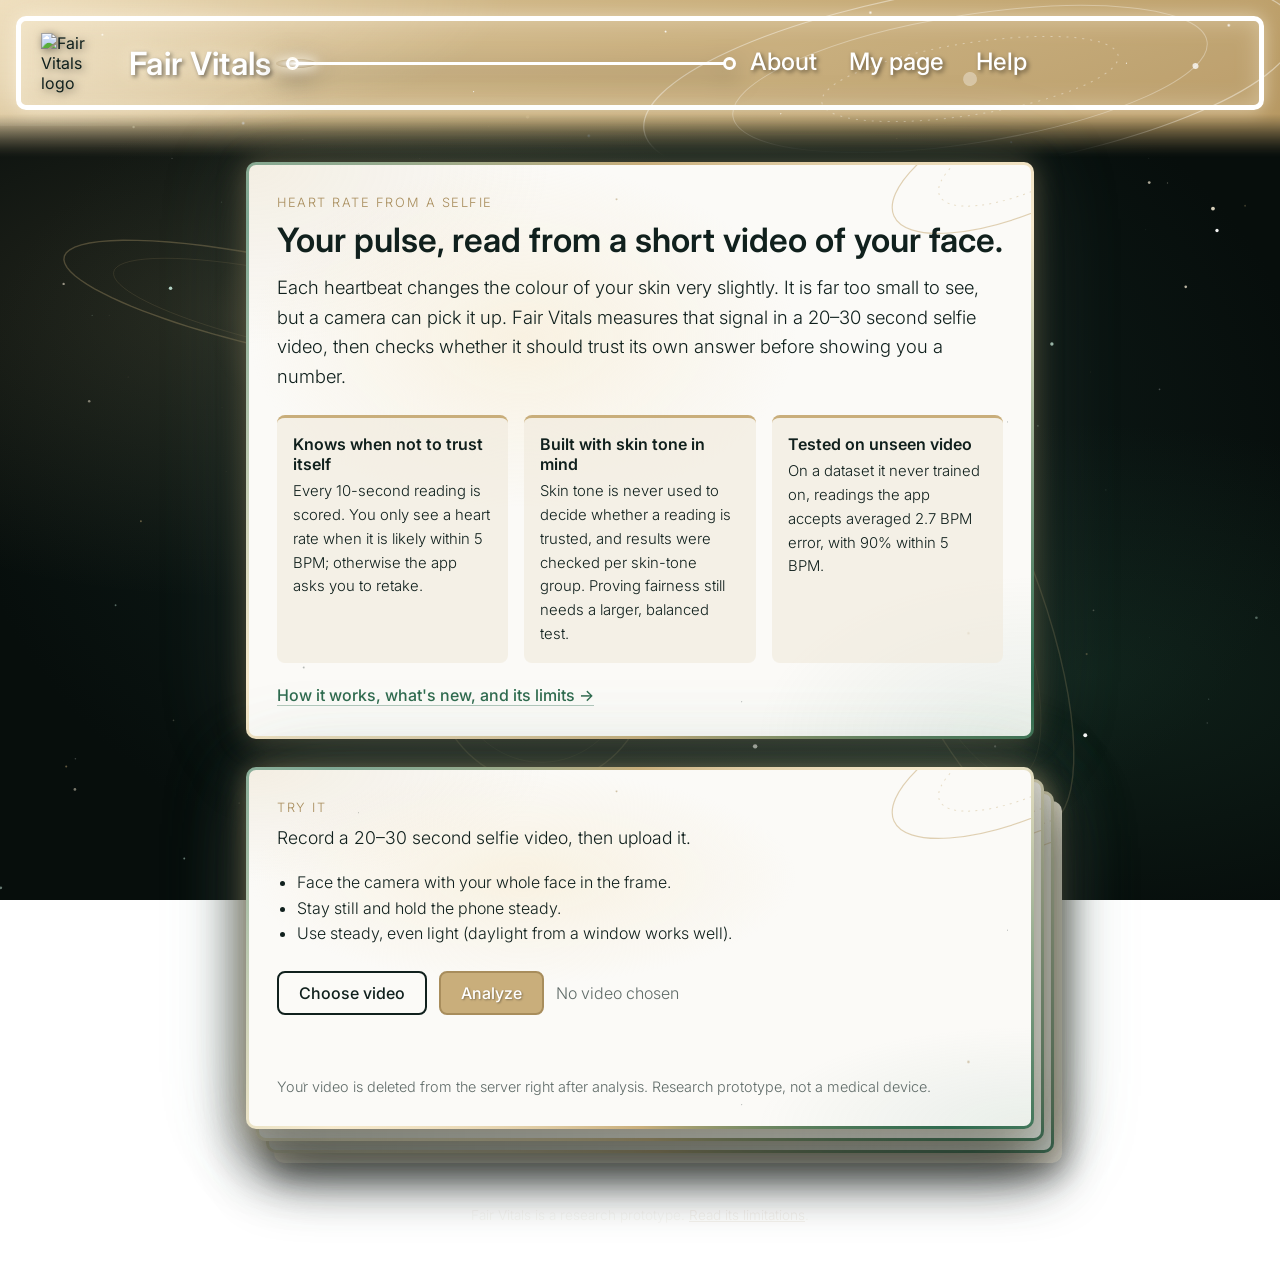
==== static/index.html @ 973c0214 "Make the advice the book's third page, reached by turning the verdict page The 'What you can do' car" ====
<!doctype html>
<html lang="en">
<head>
  <meta charset="utf-8">
  <meta name="viewport" content="width=device-width, initial-scale=1">
  <title>Fair Vitals</title>
  <meta name="description" content="Estimate your heart rate from a short selfie video, with a trust check that tells you when the reading isn't reliable.">
  <link rel="stylesheet" href="/static/css/site.css">
</head>

<body>
  <canvas id="space" aria-hidden="true"></canvas>
  <div class="header">
    <div class="header-sheen" aria-hidden="true"></div>
    <div class="border">
      <a class="brand" href="/" aria-label="Fair Vitals home">
        <div class="logo-wrap">
          <svg class="ripples" viewBox="0 0 900 900" aria-hidden="true">
            <circle cx="450" cy="450" r="440" />
            <circle cx="450" cy="450" r="440" />
            <circle cx="450" cy="450" r="440" />
            <circle cx="450" cy="450" r="440" />
          </svg>
          <img class="header-image" src="/source/fair_vitals_logo.png" alt="Fair Vitals logo">
        </div>
        <h1>Fair Vitals</h1>
      </a>
      <div class="line-sector" aria-hidden="true"><span class="spark"></span></div>
      <nav class="nav">
        <a href="/about">About</a>
        <a href="/my">My page</a>
        <a href="#">Help</a>
      </nav>
    </div>
  </div>
  <div class="fadeout"></div>

  <main class="main">
    <section class="card hero">
      <p class="eyebrow">Heart rate from a selfie</p>
      <h2>Your pulse, read from a short video of your face.</h2>
      <p class="lead">
        Each heartbeat changes the colour of your skin very slightly. It is far too small to see,
        but a camera can pick it up. Fair Vitals measures that signal in a 20–30 second selfie video,
        then checks whether it should trust its own answer before showing you a number.
      </p>
      <div class="points">
        <div class="point">
          <h3>Knows when not to trust itself</h3>
          <p>Every 10-second reading is scored. You only see a heart rate when it is likely within 5 BPM;
             otherwise the app asks you to retake.</p>
        </div>
        <div class="point">
          <h3>Built with skin tone in mind</h3>
          <p>Skin tone is never used to decide whether a reading is trusted, and results were checked per
             skin-tone group. Proving fairness still needs a larger, balanced test.</p>
        </div>
        <div class="point">
          <h3>Tested on unseen video</h3>
          <p>On a dataset it never trained on, readings the app accepts averaged 2.7 BPM error, with 90%
             within 5 BPM.</p>
        </div>
      </div>
      <p class="more">
        <a class="link-arrow" href="/about">How it works, what's new, and its limits →</a>
      </p>
    </section>

    <!-- A small "book" of three pages, top to bottom: the upload card, the verdict, and what you can do.
         Saving a reading turns the upload card over to the verdict; "What can I do?" turns the verdict over
         to the advice. Pages are listed bottom first so the top page is painted last. -->
    <div class="book" id="book">
      <div class="page" id="page-advice">
        <section class="card advice-card" id="advice-card" aria-live="polite">
          <p class="eyebrow">What you can do</p>
          <p class="muted">Tips for your reading appear here after you save it.</p>
        </section>
        <div class="flip-shade" aria-hidden="true"></div>
      </div>
      <div class="page" id="page-back">
        <section class="card verdict-card" id="verdict-card" aria-live="polite">
          <p class="eyebrow">Your daily log</p>
          <p class="muted">Save a reading to see how it compares with the typical resting range for your age.</p>
        </section>
        <div class="flip-shade" aria-hidden="true"></div>
      </div>
      <div class="page" id="page-front">
        <section class="card instruction" data-tilt>
          <p class="eyebrow">Try it</p>
          <p class="lead">Record a 20–30 second selfie video, then upload it.</p>
          <ul class="steps">
            <li>Face the camera with your whole face in the frame.</li>
            <li>Stay still and hold the phone steady.</li>
            <li>Use steady, even light (daylight from a window works well).</li>
          </ul>
          <div class="controls">
            <label for="video" class="btn">Choose video</label>
            <input type="file" id="video" accept="video/*">
            <button id="go" class="btn btn-primary">Analyze</button>
            <span id="file-name" class="file-name">No video chosen</span>
          </div>
          <p id="status" role="status"></p>
          <div id="result"></div>
          <p class="muted footnote">Your video is deleted from the server right after analysis. Research prototype, not a medical device.</p>
        </section>
      </div>
    </div>

  </main>

  <footer class="site-footer">
    Fair Vitals is a research prototype. <a href="/about#limits">Read its limitations</a>.
  </footer>

  <script src="/static/js/site.js"></script>
  <script src="/static/js/measure.js"></script>
</body>
</html>
---- static/css/site.css ----
@import url('https://fonts.googleapis.com/css2?family=Inter:opsz,wght@14..32,100..900&display=swap');

:root {
  --bg: #F4F1EC;
  --gold: #C9AE7B;
  --gold-dark: #A88D5C;
  --ink: #10201D;
  --muted: #5F6B68;
  --card: #FBFAF7;
  --ok: #2F6B4F;
  --bad: #9A4A3A;
}

* { box-sizing: border-box; }

html {
  min-height: 100%;
  background:
    radial-gradient(ellipse 60% 45% at 18% 35%, rgba(201, 174, 123, 0.16), transparent 70%),
    radial-gradient(ellipse 55% 40% at 85% 75%, rgba(47, 107, 79, 0.20), transparent 70%),
    radial-gradient(ellipse at 50% 50%, #12231F, #070E0C 75%);
  background-attachment: fixed;
}

body {
  font-family: "Inter", sans-serif;
  font-optical-sizing: auto;
  margin: 0;
  color: var(--ink);
}

#space {
  position: fixed;
  inset: 0;
  z-index: -1;
  width: 100%;
  height: 100%;
  pointer-events: none;
}

/* ---------- header ---------- */
.header {
  --sx: 2px;
  --sy: 2px;
  position: relative;
  isolation: isolate;
  padding: 16px;
}

/* Gold surface: warm light from the top left, faint star dust, a slow drifting sheen.
   It reaches below the header and fades out, so the header melts into the space behind. */
.header::before {
  content: "";
  position: absolute;
  inset: 0 0 -32px 0;
  z-index: -1;
  background:
    radial-gradient(1.5px 1.5px at 8% 22%, #FFFFFF, transparent),
    radial-gradient(2px 2px at 19% 78%, rgba(255, 255, 255, 0.9), transparent),
    radial-gradient(1.5px 1.5px at 31% 12%, #FFFFFF, transparent),
    radial-gradient(1px 1px at 37% 58%, rgba(255, 255, 255, 0.9), transparent),
    radial-gradient(2px 2px at 46% 86%, rgba(255, 255, 255, 0.8), transparent),
    radial-gradient(1.5px 1.5px at 52% 20%, #FFFFFF, transparent),
    radial-gradient(1px 1px at 61% 72%, rgba(255, 255, 255, 0.9), transparent),
    radial-gradient(2px 2px at 68% 8%, rgba(255, 255, 255, 0.9), transparent),
    radial-gradient(1.5px 1.5px at 79% 90%, #FFFFFF, transparent),
    radial-gradient(1px 1px at 88% 40%, rgba(255, 255, 255, 0.9), transparent),
    radial-gradient(2px 2px at 96% 16%, #FFFFFF, transparent),
    radial-gradient(ellipse 30% 90% at 4% 50%, rgba(255, 248, 230, 0.35), transparent 70%),
    linear-gradient(160deg, #DCC69C 0%, var(--gold) 45%, #B4955F 100%);
  -webkit-mask-image: linear-gradient(to bottom, #000 calc(100% - 44px), rgba(0, 0, 0, 0.82) calc(100% - 36px), rgba(0, 0, 0, 0.55) calc(100% - 27px), rgba(0, 0, 0, 0.3) calc(100% - 18px), rgba(0, 0, 0, 0.12) calc(100% - 10px), rgba(0, 0, 0, 0.03) calc(100% - 4px), transparent);
  mask-image: linear-gradient(to bottom, #000 calc(100% - 44px), rgba(0, 0, 0, 0.82) calc(100% - 36px), rgba(0, 0, 0, 0.55) calc(100% - 27px), rgba(0, 0, 0, 0.3) calc(100% - 18px), rgba(0, 0, 0, 0.12) calc(100% - 10px), rgba(0, 0, 0, 0.03) calc(100% - 4px), transparent);
}

/* Slowly drifting band of light across the header (moved with transform, so nothing repaints). */
.header-sheen {
  position: absolute;
  inset: 0;
  z-index: -1;
  overflow: hidden;
  pointer-events: none;
}

.header-sheen::before {
  content: "";
  position: absolute;
  left: 0;
  top: -120%;
  width: 80%;
  height: 240%;
  margin-left: -40%;
  background: radial-gradient(closest-side, rgba(255, 244, 220, 0.5), transparent);
  animation: sheen 14s ease-in-out infinite alternate;
  will-change: transform;
}

/* Orbit lines with two small planets circling slowly behind the menu. */
.header::after {
  content: "";
  position: absolute;
  inset: 0 0 -32px 0;
  z-index: -1;
  background: url("data:image/svg+xml,%3Csvg xmlns='http://www.w3.org/2000/svg' width='700' height='300' viewBox='0 0 700 300'%3E%3Cg transform='rotate%28-9 350 150%29' fill='none' stroke='white'%3E%3Cpath d='M20,150 a330,92 0 1,0 660,0 a330,92 0 1,0 -660,0' stroke-opacity='0.42' stroke-width='1.2'/%3E%3Cpath d='M110,150 a240,64 0 1,0 480,0 a240,64 0 1,0 -480,0' stroke-opacity='0.32' stroke-width='1'/%3E%3Cpath d='M200,150 a150,36 0 1,0 300,0 a150,36 0 1,0 -300,0' stroke-opacity='0.38' stroke-width='1' stroke-dasharray='2 6'/%3E%3Ccircle r='4.5' fill='white' fill-opacity='0.85' stroke='none'%3E%3CanimateMotion dur='38s' repeatCount='indefinite' path='M20,150 a330,92 0 1,0 660,0 a330,92 0 1,0 -660,0'/%3E%3C/circle%3E%3Ccircle r='3' fill='white' fill-opacity='0.75' stroke='none'%3E%3CanimateMotion dur='24s' repeatCount='indefinite' begin='-9s' path='M110,150 a240,64 0 1,0 480,0 a240,64 0 1,0 -480,0'/%3E%3C/circle%3E%3Ccircle cx='350' cy='150' r='7' fill='white' fill-opacity='0.35' stroke='none'/%3E%3C/g%3E%3C/svg%3E") right -40px center / 700px 300px no-repeat;
  -webkit-mask-image: linear-gradient(to bottom, #000 calc(100% - 44px), rgba(0, 0, 0, 0.82) calc(100% - 36px), rgba(0, 0, 0, 0.55) calc(100% - 27px), rgba(0, 0, 0, 0.3) calc(100% - 18px), rgba(0, 0, 0, 0.12) calc(100% - 10px), rgba(0, 0, 0, 0.03) calc(100% - 4px), transparent);
  mask-image: linear-gradient(to bottom, #000 calc(100% - 44px), rgba(0, 0, 0, 0.82) calc(100% - 36px), rgba(0, 0, 0, 0.55) calc(100% - 27px), rgba(0, 0, 0, 0.3) calc(100% - 18px), rgba(0, 0, 0, 0.12) calc(100% - 10px), rgba(0, 0, 0, 0.03) calc(100% - 4px), transparent);
  pointer-events: none;
}

@keyframes sheen { from { transform: translateX(15vw); } to { transform: translateX(85vw); } }

.border {
  position: relative;
  display: flex;
  align-items: center;
  gap: 16px;
  padding: 12px 20px;
  overflow: hidden;
  border: 5px solid white;
  border-radius: 10px;
  background: rgba(255, 255, 255, 0.06);
  box-shadow: 0 0 18px rgba(255, 248, 230, 0.55), inset 0 0 22px rgba(255, 248, 230, 0.35);
}

/* Ripples spreading slowly from the logo, like a pulse moving through space. */
.logo-wrap {
  position: relative;
  flex-shrink: 0;
  display: grid;
  place-items: center;
}

.ripples {
  position: absolute;
  left: 50%;
  top: 50%;
  width: 900px;
  height: 900px;
  margin: -450px 0 0 -450px;
  z-index: -1;
  pointer-events: none;
}

.ripples circle {
  fill: none;
  stroke: #FFFFFF;
  stroke-width: 1.6;
  transform-box: fill-box;
  transform-origin: center;
  animation: ripple 9s linear infinite;
  opacity: 0;
}

.ripples circle:nth-child(2) { animation-delay: -2.25s; }
.ripples circle:nth-child(3) { animation-delay: -4.5s; }
.ripples circle:nth-child(4) { animation-delay: -6.75s; }

@keyframes ripple {
  0% { transform: scale(0.12); opacity: 0; }
  10% { opacity: 0.8; }
  100% { transform: scale(1); opacity: 0; }
}

.header-image {
  width: 72px;
  filter: drop-shadow(var(--sx) var(--sy) 4px rgba(0, 0, 0, 0.5));
  transition: filter 0.8s ease-out;
}

h1 {
  margin: 0;
  font-weight: 600;
  color: #FFFFFF;
  letter-spacing: 0.01em;
  text-shadow: 2px 2px 4px rgba(0, 0, 0, 0.5), 0 0 18px rgba(255, 248, 230, 0.6);
  white-space: nowrap;
}

.line-sector {
  position: relative;
  flex: 1;
  min-width: 60px;
  max-width: 430px;
  height: 3px;
  margin: 0 8px;
  background: #FFFFFF;
  filter: drop-shadow(0px 8px 12px rgba(0, 0, 0, 0.5));
}

.line-sector::before, .line-sector::after {
  content: "";
  position: absolute;
  top: -5px;
  width: 7px;
  height: 7px;
  border: 3px solid #FFFFFF;
  border-radius: 50%;
}

.line-sector::before { left: -10px; }
.line-sector::after { right: -10px; }

/* A small light travelling along the line, like a signal. */
.line-sector .spark {
  position: absolute;
  top: -3px;
  width: 40px;
  height: 9px;
  margin-left: -20px;
  border-radius: 50%;
  background: radial-gradient(closest-side, #FFFFFF, rgba(255, 255, 255, 0));
  box-shadow: 0 0 12px 3px rgba(255, 248, 230, 0.8);
  animation: spark 4.5s ease-in-out infinite;
}

@keyframes spark {
  0% { left: 0; opacity: 0; }
  15% { opacity: 1; }
  85% { opacity: 1; }
  100% { left: 100%; opacity: 0; }
}

.nav {
  display: flex;
  gap: 32px;
}

.nav a {
  position: relative;
  padding-bottom: 4px;
  font-size: 1.5em;
  font-weight: 500;
  color: #FFFFFF;
  text-decoration: none;
  text-shadow: 2px 2px 4px rgba(0, 0, 0, 0.5);
}

.nav a::after {
  content: "";
  position: absolute;
  left: 0;
  right: 0;
  bottom: -2px;
  height: 3px;
  border-radius: 2px;
  background: #FFFFFF;
  box-shadow: 1px 1px 3px rgba(0, 0, 0, 0.4);
  transform: scaleX(0);
  transform-origin: center;
  transition: transform 0.35s ease;
}

.nav a:hover::after, .nav a:focus-visible::after, .nav a[aria-current="page"]::after { transform: scaleX(1); }

/* Logo + title link back to the home page. */
.brand {
  display: flex;
  align-items: center;
  gap: 16px;
  color: inherit;
  text-decoration: none;
}

@media (prefers-reduced-motion: reduce) {
  .header-image, .nav a::after, summary::before { transition: none; }
  .header-sheen::before, .ripples circle, .line-sector .spark { animation: none; }
  .ripples circle:first-child { opacity: 0.3; transform: scale(0.35); }
  .line-sector .spark { display: none; }
}

.fadeout { height: 20px; }

/* ---------- page body ---------- */
.main {
  display: flex;
  flex-direction: column;
  gap: 28px;
  max-width: 820px;
  margin: 0 auto;
  padding: 16px 16px 48px;
  perspective: 1400px;
}

/* Cards stay white, with a slowly turning gold-and-green border, a halo so they seem to float
   in space, a faint pearly sheen and star dust inside, and a small orbit in the top-right corner.
   site.js adds the effect layers (.card-fx). Every moving part is its own layer moved with
   transform/opacity only, so the browser never has to repaint a card (or its big blurred glow). */
.card {
  position: relative;
  isolation: isolate;
  padding: 28px;
  border: 3px solid transparent;
  border-radius: 10px;
  box-shadow:
    0 0 28px rgba(201, 174, 123, 0.35),
    0 0 90px rgba(127, 168, 148, 0.18),
    0 24px 60px rgba(0, 0, 0, 0.45);
  background: var(--card) padding-box;      /* plain white until site.js adds the layers */
}

.card[data-tilt] { will-change: transform; }

.card-fx, .card-fx > * { position: absolute; pointer-events: none; }

/* Bright glow while the cursor is inside: only its opacity changes. */
.card-glow {
  inset: -3px;
  z-index: -4;
  border-radius: 10px;
  box-shadow:
    0 0 36px rgba(246, 233, 204, 0.75),
    0 0 110px rgba(201, 174, 123, 0.55),
    0 0 180px rgba(127, 168, 148, 0.30);
  opacity: 0;
  transition: opacity 0.45s ease;
  will-change: opacity;
}

/* Turning border: a big conic gradient spinning behind the card, seen through its transparent border. */
.card-spin {
  inset: -3px;
  z-index: -3;
  overflow: hidden;
  border-radius: 10px;
}

.card-spin::before {
  content: "";
  position: absolute;
  left: 50%;
  top: 50%;
  width: var(--spin, 1600px);               /* site.js sets this to the card's diagonal, so any card is covered */
  height: var(--spin, 1600px);
  margin: calc(var(--spin, 1600px) / -2) 0 0 calc(var(--spin, 1600px) / -2);
  background: conic-gradient(#C9AE7B, #F6E9CC, #2F6B4F, #C9AE7B 50%, #F6E9CC, #7FA894, #C9AE7B);
  animation: spin 12s linear infinite;
  will-change: transform;
}

@keyframes spin { to { transform: rotate(360deg); } }

/* White surface: corner tints, star dust and the orbit, painted once. */
.card-surface {
  inset: 0;
  z-index: -2;
  overflow: hidden;
  border-radius: 7px;
  background:
    url("data:image/svg+xml,%3Csvg xmlns='http://www.w3.org/2000/svg' width='260' height='260' viewBox='0 0 260 260'%3E%3Cg fill='none' stroke='%23C9AE7B'%3E%3Cellipse cx='200' cy='60' rx='150' ry='54' transform='rotate%28-24 200 60%29' stroke-opacity='0.55' stroke-width='1.2'/%3E%3Cellipse cx='200' cy='60' rx='100' ry='34' transform='rotate%28-24 200 60%29' stroke-opacity='0.4' stroke-dasharray='2 5'/%3E%3C/g%3E%3Ccircle cx='200' cy='60' r='5' fill='%23C9AE7B' fill-opacity='0.45'/%3E%3C/svg%3E") right -60px top -70px / 260px 260px no-repeat,
    radial-gradient(1.5px 1.5px at 7% 88%, rgba(16, 32, 29, 0.35), transparent),
    radial-gradient(1px 1px at 14% 12%, rgba(16, 32, 29, 0.3), transparent),
    radial-gradient(1.5px 1.5px at 47% 6%, rgba(168, 141, 92, 0.6), transparent),
    radial-gradient(1px 1px at 63% 94%, rgba(16, 32, 29, 0.3), transparent),
    radial-gradient(2px 2px at 92% 82%, rgba(168, 141, 92, 0.55), transparent),
    radial-gradient(1px 1px at 97% 45%, rgba(16, 32, 29, 0.3), transparent),
    radial-gradient(ellipse 55% 45% at 0% 0%, rgba(201, 174, 123, 0.16), transparent 70%),
    radial-gradient(ellipse 50% 40% at 100% 100%, rgba(127, 168, 148, 0.14), transparent 70%),
    var(--card);
}

/* Pearly sheen drifting slowly across the card. */
.card-pearl {
  left: 0;
  top: 0;
  width: 70%;
  height: 60%;
  background: radial-gradient(closest-side, rgba(246, 233, 204, 0.5), transparent);
  animation: pearl 16s ease-in-out infinite alternate;
  will-change: transform;
}

@keyframes pearl { from { transform: translate(-10%, 0); } to { transform: translate(55%, 10%); } }

/* Soft light under the cursor: moved with transform, faded with opacity. */
.card-spot {
  left: 0;
  top: 0;
  width: 520px;
  height: 520px;
  margin: -260px 0 0 -260px;
  background: radial-gradient(closest-side, rgba(246, 233, 204, 0.55), transparent);
  opacity: 0;
  transition: opacity 0.4s ease;
  will-change: transform, opacity;
}

.card.glow .card-glow, .card.glow .card-spot { opacity: 1; }

@media (prefers-reduced-motion: reduce) {
  .card-spin::before, .card-pearl { animation: none; }
  .card-glow, .card-spot { transition: none; }
}

p {
  font-weight: 300;
  line-height: 1.5;
}

.lead { margin-top: 0; font-size: 1.1em; }

.steps {
  margin: 0 0 24px;
  padding-left: 20px;
  font-weight: 300;
  line-height: 1.7;
}

.controls {
  display: flex;
  flex-wrap: wrap;
  align-items: center;
  gap: 12px;
}

#video { display: none; }

.btn {
  display: inline-block;
  padding: 10px 20px;
  border: 2px solid var(--ink);
  border-radius: 8px;
  font: inherit;
  font-weight: 500;
  cursor: pointer;
  background: transparent;
  color: var(--ink);
}

.btn { transition: background 0.2s ease, box-shadow 0.3s ease; }
.btn:hover { background: #EDE6DA; box-shadow: 0 0 14px rgba(201, 174, 123, 0.55); }

.btn-primary {
  border-color: var(--gold-dark);
  background: var(--gold);
  color: #FFFFFF;
  text-shadow: 1px 1px 2px rgba(0, 0, 0, 0.35);
}

.btn-primary:hover { background: var(--gold-dark); box-shadow: 0 0 18px rgba(201, 174, 123, 0.8), 0 0 36px rgba(246, 233, 204, 0.5); }
.btn:disabled { opacity: 0.5; cursor: default; }

.file-name {
  color: var(--muted);
  font-weight: 300;
  overflow-wrap: anywhere;
}

#status { min-height: 1.5em; margin: 16px 0 0; color: var(--muted); }

/* ---------- result ---------- */
#result:empty { display: none; }

#result {
  margin-top: 24px;
  padding-top: 24px;
  border-top: 2px solid #E4DDD0;
}

.card .hr {
  margin: 0;
  font-size: 2.6em;
  font-weight: 600;
}

.hr small { font-size: 0.45em; font-weight: 400; color: var(--muted); }

.verdict {
  display: inline-block;
  margin: 8px 0 16px;
  padding: 4px 12px;
  border-radius: 999px;
  font-size: 0.9em;
  font-weight: 500;
  color: #FFFFFF;
}

.verdict.ok { background: var(--ok); }
.verdict.bad { background: var(--bad); }

.meter {
  position: relative;
  height: 10px;
  margin: 8px 0 6px;
  border-radius: 5px;
  background: #E4DDD0;
}

.meter-fill { height: 100%; border-radius: 5px; background: var(--gold); }
.meter-mark { position: absolute; top: -4px; width: 2px; height: 18px; background: var(--ink); }

.tips {
  margin: 16px 0;
  padding: 12px 16px 12px 36px;
  border-left: 4px solid var(--gold);
  border-radius: 6px;
  background: #F1EBDF;
  font-weight: 300;
  line-height: 1.6;
}

details { margin-top: 16px; }

summary {
  display: flex;
  align-items: center;
  gap: 8px;
  cursor: pointer;
  font-weight: 500;
  list-style: none;
}

summary::-webkit-details-marker { display: none; }

/* Arrow that turns smoothly instead of the browser's triangle flipping. */
summary::before {
  content: "";
  width: 0;
  height: 0;
  border-left: 6px solid currentColor;
  border-top: 5px solid transparent;
  border-bottom: 5px solid transparent;
  transition: transform 0.3s ease;
}

details[open]:not(.closing) > summary::before { transform: rotate(90deg); }
.details-body { overflow: hidden; }
.table-wrap { overflow-x: auto; }

table {
  border-collapse: collapse;
  margin-top: 8px;
  font-size: 0.9em;
}

td, th {
  border: 1px solid #DDD5C6;
  padding: 4px 8px;
  text-align: right;
}

th { background: #F1EBDF; font-weight: 500; }

.muted {
  color: var(--muted);
  font-size: 0.9em;
}

.footnote { margin: 20px 0 0; }

/* ---------- phones ---------- */
@media (max-width: 720px) {
  .line-sector { display: none; }
  .header::after { background-position: right -330px top -40px; }
  .border { flex-wrap: wrap; justify-content: center; gap: 8px 12px; }
  .header-image { width: 48px; }
  .brand { gap: 12px; }
  .nav { width: 100%; justify-content: center; gap: 24px; }
  .nav a { font-size: 1.1em; }
  .card { padding: 20px; }
  .card .hr { font-size: 2.1em; }
}

  

/* ---------- text inside cards (home and about) ---------- */
.eyebrow {
  margin: 0 0 6px;
  font-size: 0.8em;
  font-weight: 600;
  letter-spacing: 0.12em;
  text-transform: uppercase;
  color: var(--gold-dark);
}

.card h2 {
  margin: 0 0 12px;
  font-size: 1.6em;
  font-weight: 600;
  line-height: 1.25;
}

.card h3 {
  margin: 28px 0 8px;
  font-size: 1.15em;
  font-weight: 600;
}

.card h3:first-of-type { margin-top: 20px; }

.card p, .card li { font-weight: 300; line-height: 1.6; }
.card ul.plain, .card ol.plain { margin: 8px 0 0; padding-left: 22px; }
.card ul.plain li, .card ol.plain li { margin-bottom: 6px; }
.card b, .card strong { font-weight: 600; }

.hero h2 { font-size: 2.1em; }
.hero .lead { font-size: 1.15em; }

/* Three short points on the home page. */
.points {
  display: grid;
  grid-template-columns: repeat(3, 1fr);
  gap: 16px;
  margin-top: 24px;
}

.point {
  padding: 16px;
  border-radius: 8px;
  background: rgba(241, 235, 223, 0.7);
  border-top: 3px solid var(--gold);
}

.card .point h3 { margin: 0 0 6px; font-size: 1em; }
.point p { margin: 0; font-size: 0.93em; }

.link-arrow {
  color: var(--ok);
  font-weight: 500;
  text-decoration: none;
  border-bottom: 1px solid rgba(47, 107, 79, 0.35);
}

.link-arrow:hover { border-bottom-color: var(--ok); }

/* A short note, e.g. the honesty note about novelty. */
.note {
  margin: 16px 0;
  padding: 12px 16px;
  border-left: 4px solid var(--gold);
  border-radius: 6px;
  background: #F1EBDF;
  font-weight: 300;
  line-height: 1.6;
}

.note.warn { border-left-color: var(--bad); background: #F4E7E2; }

/* Big numbers. */
.stats {
  display: grid;
  grid-template-columns: repeat(3, 1fr);
  gap: 16px;
  margin: 16px 0;
}

.stat {
  padding: 14px 16px;
  border-radius: 8px;
  background: rgba(241, 235, 223, 0.7);
}

.stat .num { display: block; font-size: 1.7em; font-weight: 600; line-height: 1.1; }
.stat .lbl { display: block; margin-top: 4px; font-size: 0.85em; font-weight: 300; color: var(--muted); }

/* Results tables on the about page. */
table.data { width: 100%; margin: 12px 0 4px; font-size: 0.92em; }
table.data th, table.data td { padding: 6px 10px; }
table.data th:first-child, table.data td:first-child { text-align: left; }
table.data tr.best td { font-weight: 600; background: rgba(201, 174, 123, 0.14); }
.table-note { margin: 4px 0 0; font-size: 0.85em; color: var(--muted); }

/* Pipeline diagram: steps top to bottom, the per-window checks side by side. */
.pipeline {
  display: flex;
  flex-direction: column;
  align-items: center;
  gap: 0;
  margin: 16px 0 8px;
}

.pipe-step {
  width: 100%;
  max-width: 520px;
  padding: 12px 16px;
  border: 1.5px solid #DDD5C6;
  border-radius: 8px;
  background: #FFFFFF;
  text-align: center;
}

.pipe-step b { display: block; font-weight: 600; }
.pipe-step span { display: block; font-size: 0.85em; font-weight: 300; color: var(--muted); }
.pipe-step.key { border-color: var(--gold); background: #FBF5E9; }
.pipe-step.out { border-color: var(--ok); background: #EEF4F0; }

.pipe-arrow {
  width: 2px;
  height: 22px;
  margin: 2px 0;
  background: linear-gradient(var(--gold), var(--gold-dark));
  position: relative;
}

.pipe-arrow::after {
  content: "";
  position: absolute;
  bottom: -2px;
  left: -4px;
  border-left: 5px solid transparent;
  border-right: 5px solid transparent;
  border-top: 7px solid var(--gold-dark);
}

.pipe-window {
  width: 100%;
  padding: 14px;
  border: 1.5px dashed var(--gold);
  border-radius: 10px;
}

.pipe-window > .pipe-label {
  margin: 0 0 10px;
  font-size: 0.8em;
  font-weight: 600;
  letter-spacing: 0.1em;
  text-transform: uppercase;
  text-align: center;
  color: var(--gold-dark);
}

.pipe-branches {
  display: grid;
  grid-template-columns: repeat(4, 1fr);
  gap: 10px;
}

.pipe-branches .pipe-step { max-width: none; }

/* Next steps / two columns of short items. */
.two-col {
  display: grid;
  grid-template-columns: 1fr 1fr;
  gap: 16px;
}

.site-footer {
  max-width: 820px;
  margin: 0 auto;
  padding: 0 16px 40px;
  text-align: center;
  font-size: 0.85em;
  font-weight: 300;
  color: rgba(244, 241, 236, 0.6);
}

.site-footer a { color: rgba(244, 241, 236, 0.85); }

@media (max-width: 720px) {
  .hero h2 { font-size: 1.6em; }
  .card h2 { font-size: 1.35em; }
  .points, .stats, .two-col { grid-template-columns: 1fr; }
  .pipe-branches { grid-template-columns: 1fr 1fr; }
}

table.data.text th, table.data.text td { text-align: left; }
.more { margin: 20px 0 0; }

/* First sight: site.js adds .reveal to inner blocks and buttons, then .seen once each scrolls into view.
   They rise into place and glow briefly (the glow fades out, so hover effects are untouched afterwards). */
.reveal {
  opacity: 0;
  transform: translateY(14px) scale(0.98);
  transition: opacity 0.7s ease var(--d, 0ms), transform 0.7s cubic-bezier(0.2, 0.7, 0.2, 1) var(--d, 0ms);
}

.reveal.seen {
  opacity: 1;
  transform: none;
  animation: first-glow 1.8s ease-out var(--d, 0ms) backwards;
}

.btn.reveal.seen { transition: opacity 0.7s ease var(--d, 0ms), transform 0.7s cubic-bezier(0.2, 0.7, 0.2, 1) var(--d, 0ms), background 0.2s ease, box-shadow 0.3s ease; }

@keyframes first-glow {
  0% { box-shadow: 0 0 0 0 rgba(246, 233, 204, 0); }
  35% { box-shadow: 0 0 18px 3px rgba(201, 174, 123, 0.6), 0 0 42px 10px rgba(246, 233, 204, 0.45); }
  100% { box-shadow: 0 0 0 0 rgba(246, 233, 204, 0); }
}

/* ---------- My page: log in / create account ---------- */
.account { max-width: 560px; width: 100%; margin: 0 auto; }

[hidden] { display: none !important; }

.tabs {
  display: flex;
  gap: 4px;
  margin: 20px 0 16px;
  padding: 4px;
  border-radius: 10px;
  background: #F1EBDF;
}

.tab {
  flex: 1;
  padding: 10px 12px;
  border: 0;
  border-radius: 8px;
  font: inherit;
  font-weight: 500;
  color: var(--muted);
  background: transparent;
  cursor: pointer;
  transition: background 0.25s ease, color 0.25s ease, box-shadow 0.25s ease;
}

.tab[aria-selected="true"] {
  color: var(--ink);
  background: #FFFFFF;
  box-shadow: 0 1px 3px rgba(16, 32, 29, 0.12), 0 0 14px rgba(201, 174, 123, 0.35);
}

.auth-form { display: flex; flex-direction: column; gap: 14px; }

.field {
  display: flex;
  flex-direction: column;
  gap: 6px;
  font-weight: 500;
  font-size: 0.95em;
}

.field .optional { font-weight: 300; color: var(--muted); }

.field input {
  padding: 11px 12px;
  border: 1.5px solid #DDD5C6;
  border-radius: 8px;
  font: inherit;
  font-weight: 400;
  color: var(--ink);
  background: #FFFFFF;
  transition: border-color 0.2s ease, box-shadow 0.2s ease;
}

.field input:focus {
  outline: none;
  border-color: var(--gold);
  box-shadow: 0 0 0 3px rgba(201, 174, 123, 0.25), 0 0 16px rgba(201, 174, 123, 0.35);
}

.form-error { min-height: 1.4em; margin: 0; color: var(--bad); font-weight: 400; }
.auth-form .btn { align-self: flex-start; }
#signed-in .btn { margin-top: 8px; }

/* ---------- Home: the "book" (upload card on top, then the verdict, then the advice) ---------- */
.book {
  display: grid;
  perspective: 1800px;
  margin-bottom: 30px;                      /* room for the pages peeking out below */
}

/* measure.js gives each page its depth --d (0 = on top) and z-index. Pages beneath peek out a little
   below and to the right, like the next sheets of a pad; they slide up as the pages above are turned. */
.page {
  grid-area: 1 / 1;
  display: flex;
  flex-direction: column;
  position: relative;
  isolation: isolate;
  transform-origin: left center;
  backface-visibility: hidden;
  transform: translate(calc(var(--d, 0) * 10px), calc(var(--d, 0) * 12px));
  transition: transform 0.9s cubic-bezier(0.65, 0, 0.35, 1);
}

.page > .card { flex: 1; }

/* Darkens a page while another lies over it; lifts away when it comes to the top. */
.flip-shade {
  position: absolute;
  inset: 0;
  z-index: 3;
  border-radius: 10px;
  background: linear-gradient(90deg, rgba(16, 32, 29, 0.32), rgba(16, 32, 29, 0.12));
  pointer-events: none;
  opacity: 0;
  transition: opacity 0.9s ease;
}

.page.under .flip-shade { opacity: 1; }

/* One more blank sheet under the last page. */
#page-advice::after {
  content: "";
  position: absolute;
  inset: 0;
  z-index: -5;
  border-radius: 10px;
  background: #EDE8DE;
  box-shadow: 0 10px 30px rgba(0, 0, 0, 0.4);
  transform: translate(8px, 10px);
}

@media (prefers-reduced-motion: reduce) {
  .page, .flip-shade { transition: none; }
}

.save-row {
  display: flex;
  flex-wrap: wrap;
  align-items: center;
  gap: 12px;
  margin-top: 20px;
}

/* ---------- verdict page ---------- */
.verdict-head {
  display: flex;
  flex-wrap: wrap;
  align-items: baseline;
  gap: 12px 16px;
}

.card .verdict-bpm { margin: 0; font-size: 3em; font-weight: 600; line-height: 1; }
.verdict-bpm small { font-size: 0.4em; font-weight: 400; color: var(--muted); }

.chip {
  display: inline-flex;
  align-items: center;
  gap: 6px;
  padding: 4px 12px;
  border-radius: 999px;
  font-size: 0.9em;
  font-weight: 500;
  color: #FFFFFF;
  white-space: nowrap;
}

.chip::before { font-size: 0.95em; }
.chip.normal { background: var(--ok); }
.chip.normal::before { content: "✓"; }
.chip.low, .chip.high { background: #9A6B1F; }
.chip.low::before { content: "↓"; }
.chip.high::before { content: "↑"; }
.chip.far { background: var(--bad); }
.chip.unknown { background: var(--muted); }

/* Where the reading falls: a scale with the typical range shaded and a marker at the reading. */
.scale { position: relative; margin: 28px 0 34px; height: 10px; border-radius: 5px; background: #E8E1D3; }
.scale-band { position: absolute; top: 0; bottom: 0; border-radius: 5px; background: rgba(47, 107, 79, 0.35); }
.scale-mark {
  position: absolute;
  top: 50%;
  width: 16px;
  height: 16px;
  margin: -8px 0 0 -8px;
  border: 2px solid var(--card);
  border-radius: 50%;
  background: var(--ink);
  box-shadow: 0 0 10px rgba(201, 174, 123, 0.9);
}

.scale-tick {
  position: absolute;
  top: 16px;
  transform: translateX(-50%);
  font-size: 0.8em;
  font-variant-numeric: tabular-nums;
  color: var(--muted);
  white-space: nowrap;
}

.scale-tick.reading { top: -26px; font-weight: 600; color: var(--ink); }

.card-actions { display: flex; flex-wrap: wrap; gap: 12px; margin-top: 20px; }
a.btn { text-decoration: none; }

/* ---------- advice card ---------- */
.advice-card ul.plain li { margin-bottom: 10px; }
.note.urgent { border-left-color: var(--bad); background: #F4E7E2; }

/* ---------- My page: pulse log ---------- */
.log-card { max-width: 820px; }
.account.wide { max-width: 820px; }

.age-form { display: flex; flex-wrap: wrap; align-items: flex-end; gap: 12px; margin-top: 12px; }
.age-form .field { flex: 0 0 140px; }

.range-tabs { display: inline-flex; gap: 4px; padding: 4px; border-radius: 10px; background: #F1EBDF; }
.range-tabs .tab { flex: none; padding: 6px 14px; }

.chart-wrap { position: relative; margin-top: 12px; }
.chart { display: block; width: 100%; height: auto; overflow: visible; }
.chart .grid line { stroke: #E4DDD0; stroke-width: 1; }
.chart .axis text { fill: var(--muted); font-size: 12px; font-variant-numeric: tabular-nums; }
.chart .band { fill: rgba(47, 107, 79, 0.10); }
.chart .band-edge { stroke: rgba(47, 107, 79, 0.45); stroke-width: 1; }
.chart .band-label { fill: var(--ok); font-size: 12px; font-weight: 500; paint-order: stroke; stroke: var(--card); stroke-width: 4px; stroke-linejoin: round; }
.chart .line { fill: none; stroke: #8C7448; stroke-width: 2; stroke-linejoin: round; stroke-linecap: round; }
.chart .dot { fill: #8C7448; stroke: var(--card); stroke-width: 2; }
.chart .dot.out { fill: var(--bad); }
.chart .cross { stroke: var(--muted); stroke-width: 1; }
.chart .hit { fill: transparent; cursor: crosshair; }
.chart .end-label { fill: var(--ink); font-size: 12px; font-weight: 600; }

.tooltip {
  position: absolute;
  top: 0;
  left: 0;
  z-index: 5;
  min-width: 140px;
  padding: 8px 10px;
  border-radius: 8px;
  background: var(--ink);
  color: #FFFFFF;
  font-size: 0.85em;
  line-height: 1.45;
  pointer-events: none;
  box-shadow: 0 6px 20px rgba(0, 0, 0, 0.3);
  transform: translate(-50%, calc(-100% - 12px));
  white-space: nowrap;
}

.tooltip b { font-weight: 600; }
.tooltip .t-muted { color: rgba(255, 255, 255, 0.7); }

.log-empty { margin: 16px 0 0; }

.days { width: 100%; margin-top: 16px; }
.days th, .days td { text-align: left; vertical-align: top; }
.days td.num { font-variant-numeric: tabular-nums; }
.days .times { color: var(--muted); font-size: 0.92em; }
.del {
  margin-left: 4px;
  padding: 0 6px;
  border: 0;
  border-radius: 4px;
  font: inherit;
  color: var(--muted);
  background: transparent;
  cursor: pointer;
}
.del:hover { color: var(--bad); background: #F4E7E2; }
.small-chip { padding: 2px 9px; font-size: 0.8em; }
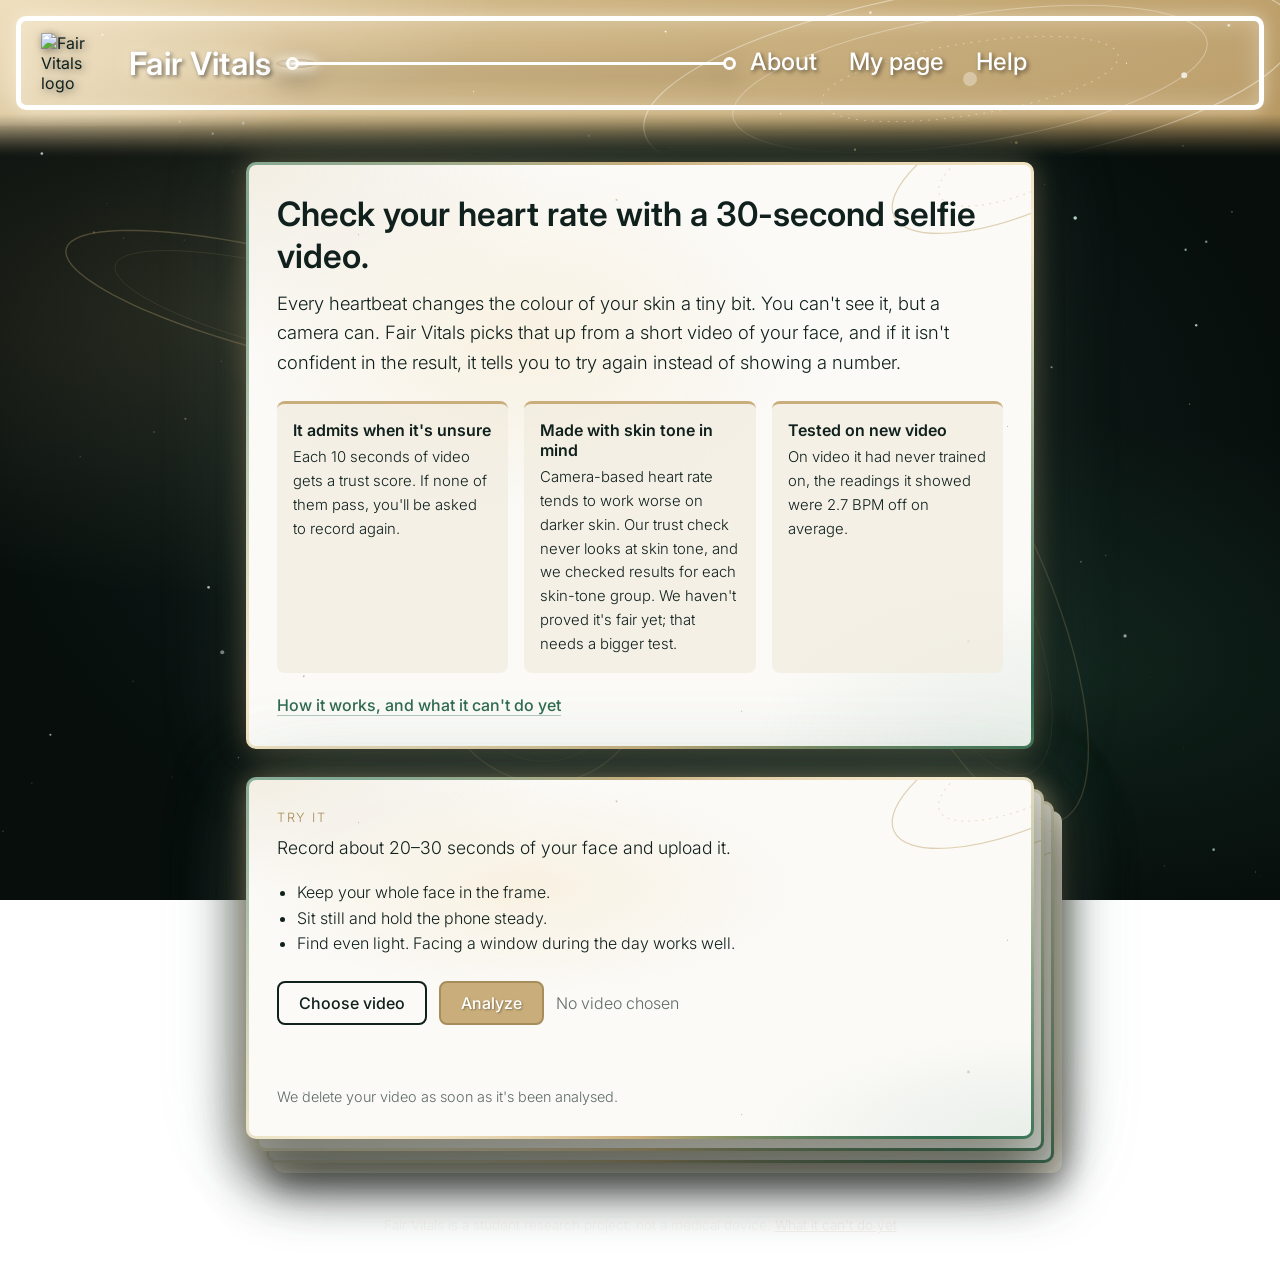
==== commit 2026e93c: "Rewrite the site's text in plainer, less templated language No layout or behaviour changes; research" ====
--- a/static/index.html
+++ b/static/index.html
@@ -37,32 +37,29 @@
 
   <main class="main">
     <section class="card hero">
-      <p class="eyebrow">Heart rate from a selfie</p>
-      <h2>Your pulse, read from a short video of your face.</h2>
+      <h2>Check your heart rate with a 30-second selfie video.</h2>
       <p class="lead">
-        Each heartbeat changes the colour of your skin very slightly. It is far too small to see,
-        but a camera can pick it up. Fair Vitals measures that signal in a 20–30 second selfie video,
-        then checks whether it should trust its own answer before showing you a number.
+        Every heartbeat changes the colour of your skin a tiny bit. You can't see it, but a camera can.
+        Fair Vitals picks that up from a short video of your face, and if it isn't confident in the result,
+        it tells you to try again instead of showing a number.
       </p>
       <div class="points">
         <div class="point">
-          <h3>Knows when not to trust itself</h3>
-          <p>Every 10-second reading is scored. You only see a heart rate when it is likely within 5 BPM;
-             otherwise the app asks you to retake.</p>
+          <h3>It admits when it's unsure</h3>
+          <p>Each 10 seconds of video gets a trust score. If none of them pass, you'll be asked to record again.</p>
         </div>
         <div class="point">
-          <h3>Built with skin tone in mind</h3>
-          <p>Skin tone is never used to decide whether a reading is trusted, and results were checked per
-             skin-tone group. Proving fairness still needs a larger, balanced test.</p>
+          <h3>Made with skin tone in mind</h3>
+          <p>Camera-based heart rate tends to work worse on darker skin. Our trust check never looks at skin tone, and
+             we checked results for each skin-tone group. We haven't proved it's fair yet; that needs a bigger test.</p>
         </div>
         <div class="point">
-          <h3>Tested on unseen video</h3>
-          <p>On a dataset it never trained on, readings the app accepts averaged 2.7 BPM error, with 90%
-             within 5 BPM.</p>
+          <h3>Tested on new video</h3>
+          <p>On video it had never trained on, the readings it showed were 2.7 BPM off on average.</p>
         </div>
       </div>
       <p class="more">
-        <a class="link-arrow" href="/about">How it works, what's new, and its limits →</a>
+        <a class="link-arrow" href="/about">How it works, and what it can't do yet</a>
       </p>
     </section>
 
@@ -72,26 +69,24 @@
     <div class="book" id="book">
       <div class="page" id="page-advice">
         <section class="card advice-card" id="advice-card" aria-live="polite">
-          <p class="eyebrow">What you can do</p>
-          <p class="muted">Tips for your reading appear here after you save it.</p>
+          <p class="muted">Tips for your reading will show up here once you save it.</p>
         </section>
         <div class="flip-shade" aria-hidden="true"></div>
       </div>
       <div class="page" id="page-back">
         <section class="card verdict-card" id="verdict-card" aria-live="polite">
-          <p class="eyebrow">Your daily log</p>
-          <p class="muted">Save a reading to see how it compares with the typical resting range for your age.</p>
+          <p class="muted">Save a reading and you'll see how it compares with the usual range for your age.</p>
         </section>
         <div class="flip-shade" aria-hidden="true"></div>
       </div>
       <div class="page" id="page-front">
         <section class="card instruction" data-tilt>
           <p class="eyebrow">Try it</p>
-          <p class="lead">Record a 20–30 second selfie video, then upload it.</p>
+          <p class="lead">Record about 20–30 seconds of your face and upload it.</p>
           <ul class="steps">
-            <li>Face the camera with your whole face in the frame.</li>
-            <li>Stay still and hold the phone steady.</li>
-            <li>Use steady, even light (daylight from a window works well).</li>
+            <li>Keep your whole face in the frame.</li>
+            <li>Sit still and hold the phone steady.</li>
+            <li>Find even light. Facing a window during the day works well.</li>
           </ul>
           <div class="controls">
             <label for="video" class="btn">Choose video</label>
@@ -101,7 +96,7 @@
           </div>
           <p id="status" role="status"></p>
           <div id="result"></div>
-          <p class="muted footnote">Your video is deleted from the server right after analysis. Research prototype, not a medical device.</p>
+          <p class="muted footnote">We delete your video as soon as it's been analysed.</p>
         </section>
       </div>
     </div>
@@ -109,7 +104,7 @@
   </main>
 
   <footer class="site-footer">
-    Fair Vitals is a research prototype. <a href="/about#limits">Read its limitations</a>.
+    Fair Vitals is a student research project, not a medical device. <a href="/about#limits">What it can't do yet</a>
   </footer>
 
   <script src="/static/js/site.js"></script>
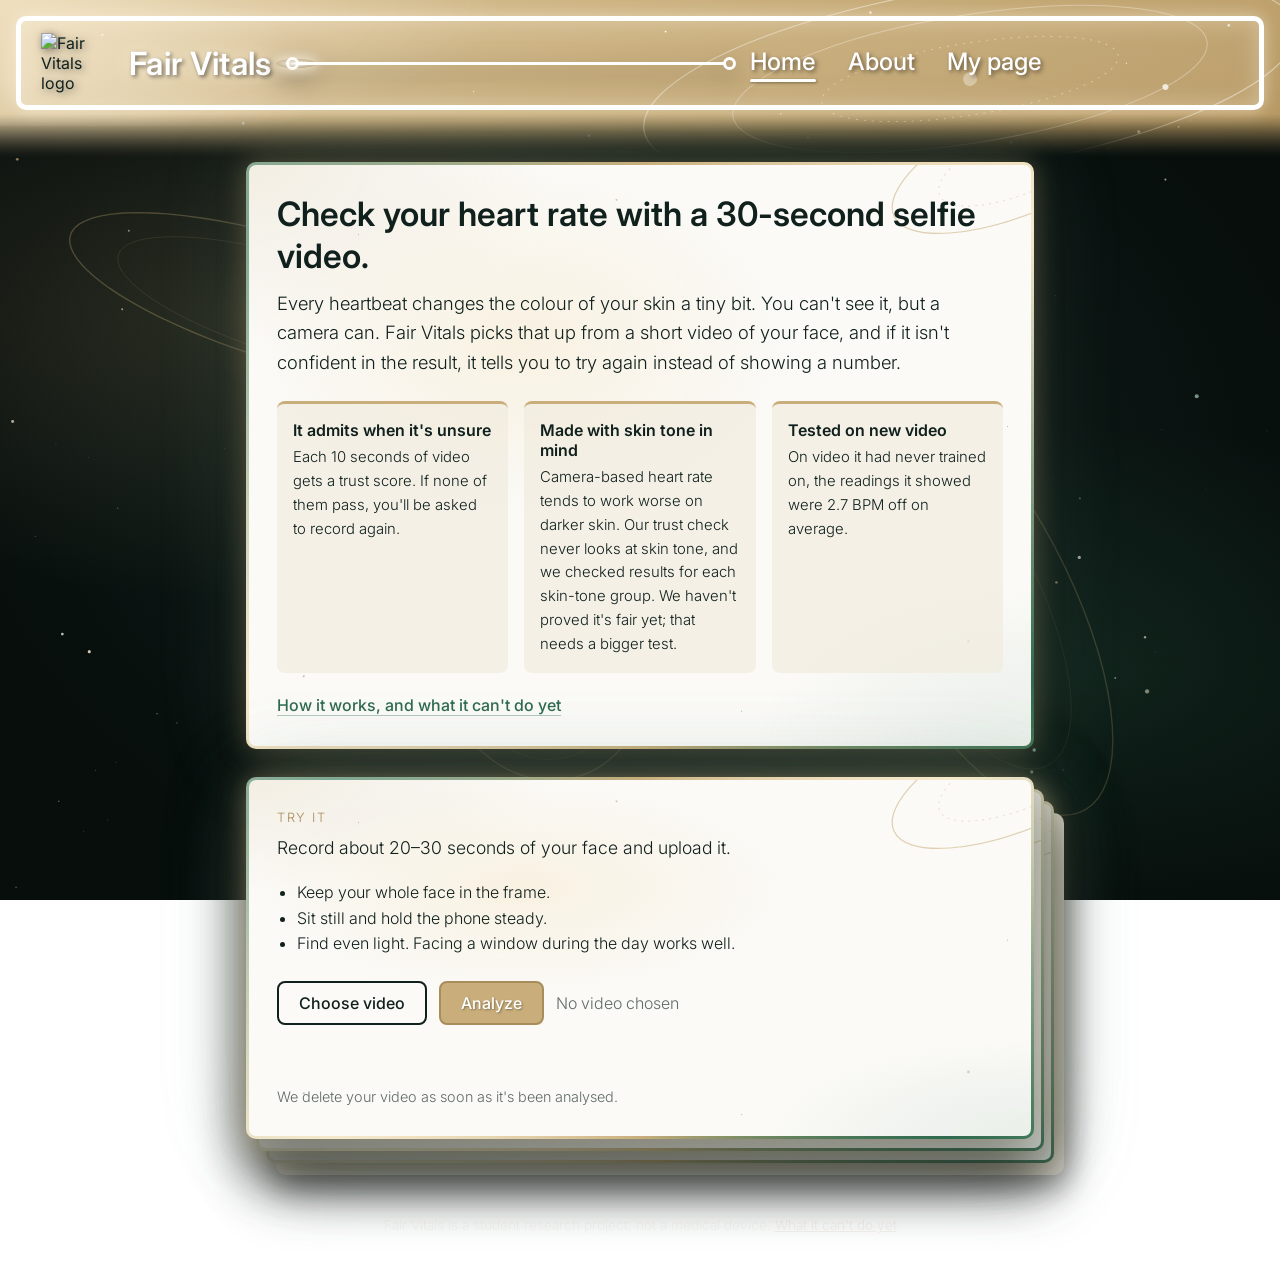
==== commit 4d9b2547: "Add Home to the menu and remove Help; fix sideways scroll on phones - Menu on every page is now Home" ====
--- a/static/index.html
+++ b/static/index.html
@@ -27,9 +27,9 @@
       </a>
       <div class="line-sector" aria-hidden="true"><span class="spark"></span></div>
       <nav class="nav">
+        <a href="/" aria-current="page">Home</a>
         <a href="/about">About</a>
         <a href="/my">My page</a>
-        <a href="#">Help</a>
       </nav>
     </div>
   </div>
--- a/static/css/site.css
+++ b/static/css/site.css
@@ -557,6 +557,8 @@
   .nav a { font-size: 1.1em; }
   .card { padding: 20px; }
   .card .hr { font-size: 2.1em; }
+  /* narrow screens: the stacked pages peek out less, and the book leaves room for them on the right */
+  .book { --step-x: 4px; --step-y: 8px; margin-right: 16px; }
 }
 
   
@@ -844,6 +846,8 @@
 
 /* ---------- Home: the "book" (upload card on top, then the verdict, then the advice) ---------- */
 .book {
+  --step-x: 10px;                           /* how far each page beneath peeks out */
+  --step-y: 12px;
   display: grid;
   perspective: 1800px;
   margin-bottom: 30px;                      /* room for the pages peeking out below */
@@ -859,7 +863,7 @@
   isolation: isolate;
   transform-origin: left center;
   backface-visibility: hidden;
-  transform: translate(calc(var(--d, 0) * 10px), calc(var(--d, 0) * 12px));
+  transform: translate(calc(var(--d, 0) * var(--step-x)), calc(var(--d, 0) * var(--step-y)));
   transition: transform 0.9s cubic-bezier(0.65, 0, 0.35, 1);
 }
 
@@ -888,7 +892,7 @@
   border-radius: 10px;
   background: #EDE8DE;
   box-shadow: 0 10px 30px rgba(0, 0, 0, 0.4);
-  transform: translate(8px, 10px);
+  transform: translate(var(--step-x), var(--step-y));
 }
 
 @media (prefers-reduced-motion: reduce) {
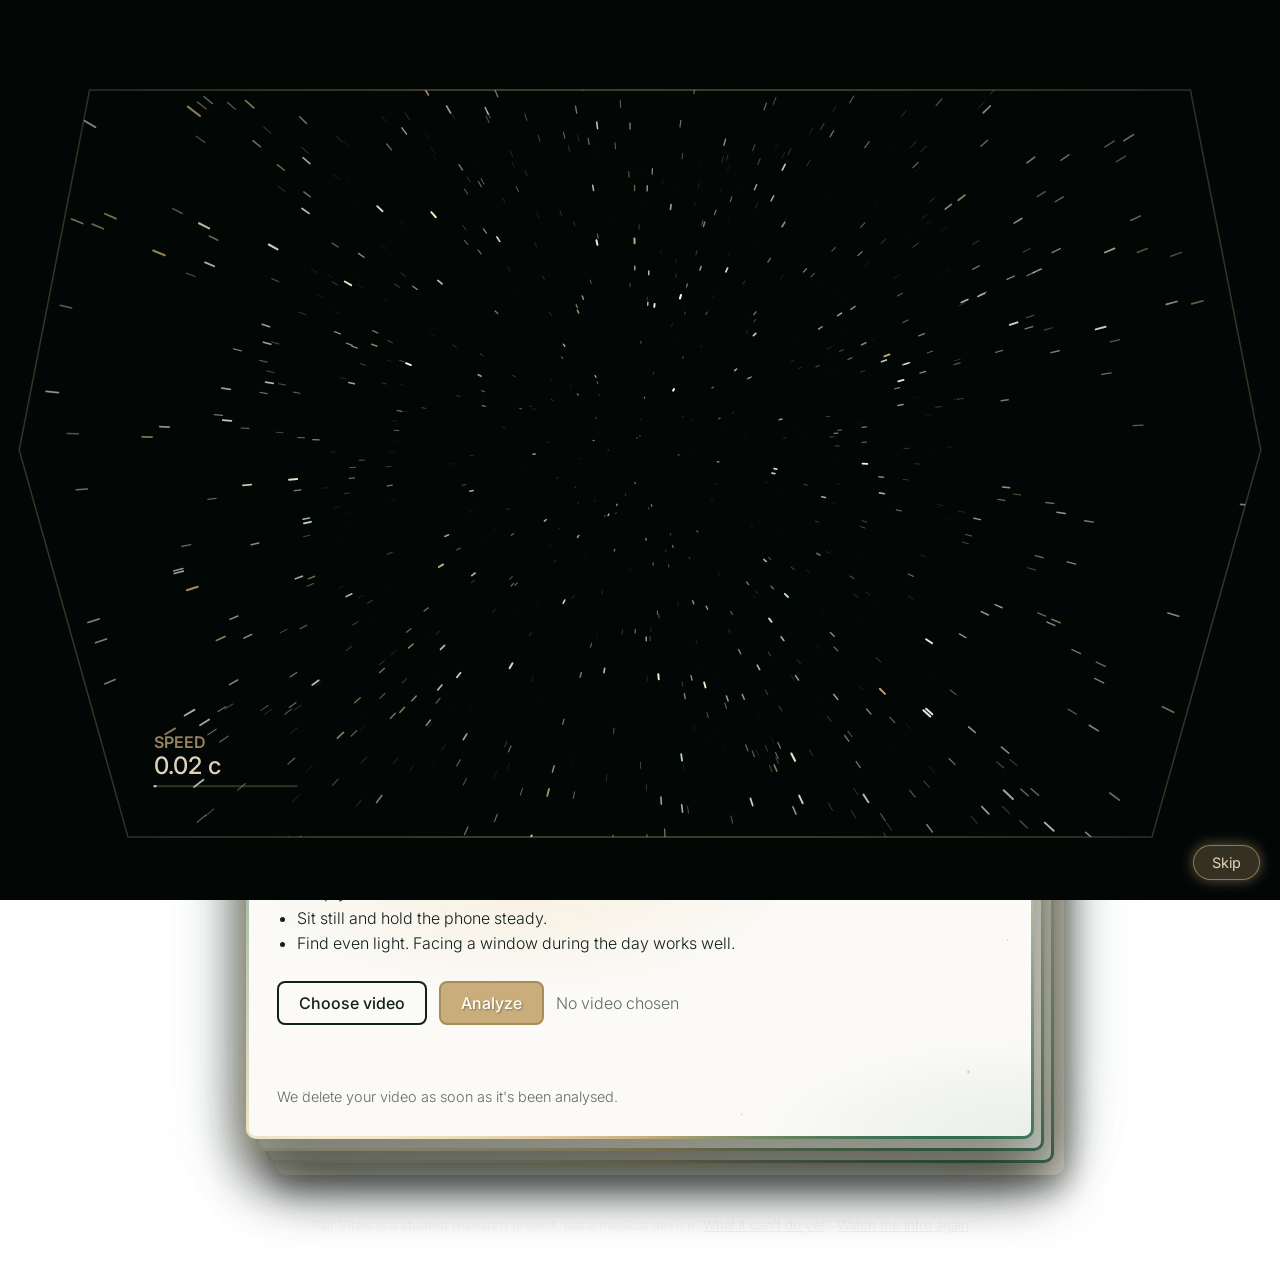
==== commit 9bd42caa: "Add a first-visit intro: a warp-speed flight that stops at a beating heart planet - intro.js draws i" ====
--- a/static/index.html
+++ b/static/index.html
@@ -6,6 +6,8 @@
   <title>Fair Vitals</title>
   <meta name="description" content="Estimate your heart rate from a short selfie video, with a trust check that tells you when the reading isn't reliable.">
   <link rel="stylesheet" href="/static/css/site.css">
+  <!-- first visit (or ?intro in the address): hide the page until the intro (intro.js) has played -->
+  <script>try { if (!localStorage.getItem('fv-intro-seen') || /[?&]intro\b/.test(location.search)) document.documentElement.classList.add('intro-on'); } catch (e) {}</script>
 </head>
 
 <body>
@@ -104,9 +106,10 @@
   </main>
 
   <footer class="site-footer">
-    Fair Vitals is a student research project, not a medical device. <a href="/about#limits">What it can't do yet</a>
+    Fair Vitals is a student research project, not a medical device. <a href="/about#limits">What it can't do yet</a> · <a href="/?intro">Watch the intro again</a>
   </footer>
 
+  <script src="/static/js/intro.js"></script>
   <script src="/static/js/site.js"></script>
   <script src="/static/js/measure.js"></script>
 </body>
--- a/static/css/site.css
+++ b/static/css/site.css
@@ -1036,3 +1036,55 @@
 }
 .del:hover { color: var(--bad); background: #F4E7E2; }
 .small-chip { padding: 2px 9px; font-size: 0.8em; }
+
+/* ---------- first-visit intro (intro.js) ---------- */
+/* While it plays the page is hidden; if the script never runs, the page shows anyway after 14 s. */
+html.intro-on, html.intro-on body { overflow: hidden; }
+html.intro-on body > :not(#intro) { visibility: hidden; animation: intro-failsafe 0s 14s forwards; }
+@keyframes intro-failsafe { to { visibility: visible; } }
+
+#intro {
+  position: fixed;
+  inset: 0;
+  z-index: 1000;
+  background: #020605;
+  transition: opacity 0.9s ease;
+}
+
+#intro.leaving { opacity: 0; pointer-events: none; }
+#intro canvas { display: block; width: 100%; height: 100%; }
+
+.intro-title {
+  position: absolute;
+  left: 0;
+  right: 0;
+  top: 66%;
+  padding: 0 16px;
+  text-align: center;
+  opacity: 0;
+  transform: translateY(10px);
+  transition: opacity 1.4s ease, transform 1.4s ease;
+  pointer-events: none;
+}
+
+.intro-title.show { opacity: 1; transform: none; }
+.intro-title.gone { opacity: 0; transition-duration: 0.5s; }
+.intro-title h1 { font-size: clamp(2em, 6vw, 3.4em); letter-spacing: 0.04em; text-shadow: 0 0 24px rgba(246, 233, 204, 0.55), 0 2px 6px rgba(0, 0, 0, 0.6); }
+.intro-title p { margin: 10px 0 0; color: rgba(246, 233, 204, 0.85); font-weight: 300; font-size: clamp(0.95em, 2.4vw, 1.15em); }
+
+.intro-skip {
+  position: absolute;
+  right: 20px;
+  bottom: 20px;
+  padding: 8px 18px;
+  border: 1px solid rgba(201, 174, 123, 0.6);
+  border-radius: 999px;
+  font: inherit;
+  font-size: 0.9em;
+  color: rgba(246, 233, 204, 0.9);
+  background: rgba(2, 6, 5, 0.5);
+  cursor: pointer;
+  transition: background 0.2s ease, box-shadow 0.2s ease;
+}
+
+.intro-skip:hover, .intro-skip:focus-visible { background: rgba(201, 174, 123, 0.25); box-shadow: 0 0 14px rgba(201, 174, 123, 0.5); outline: none; }
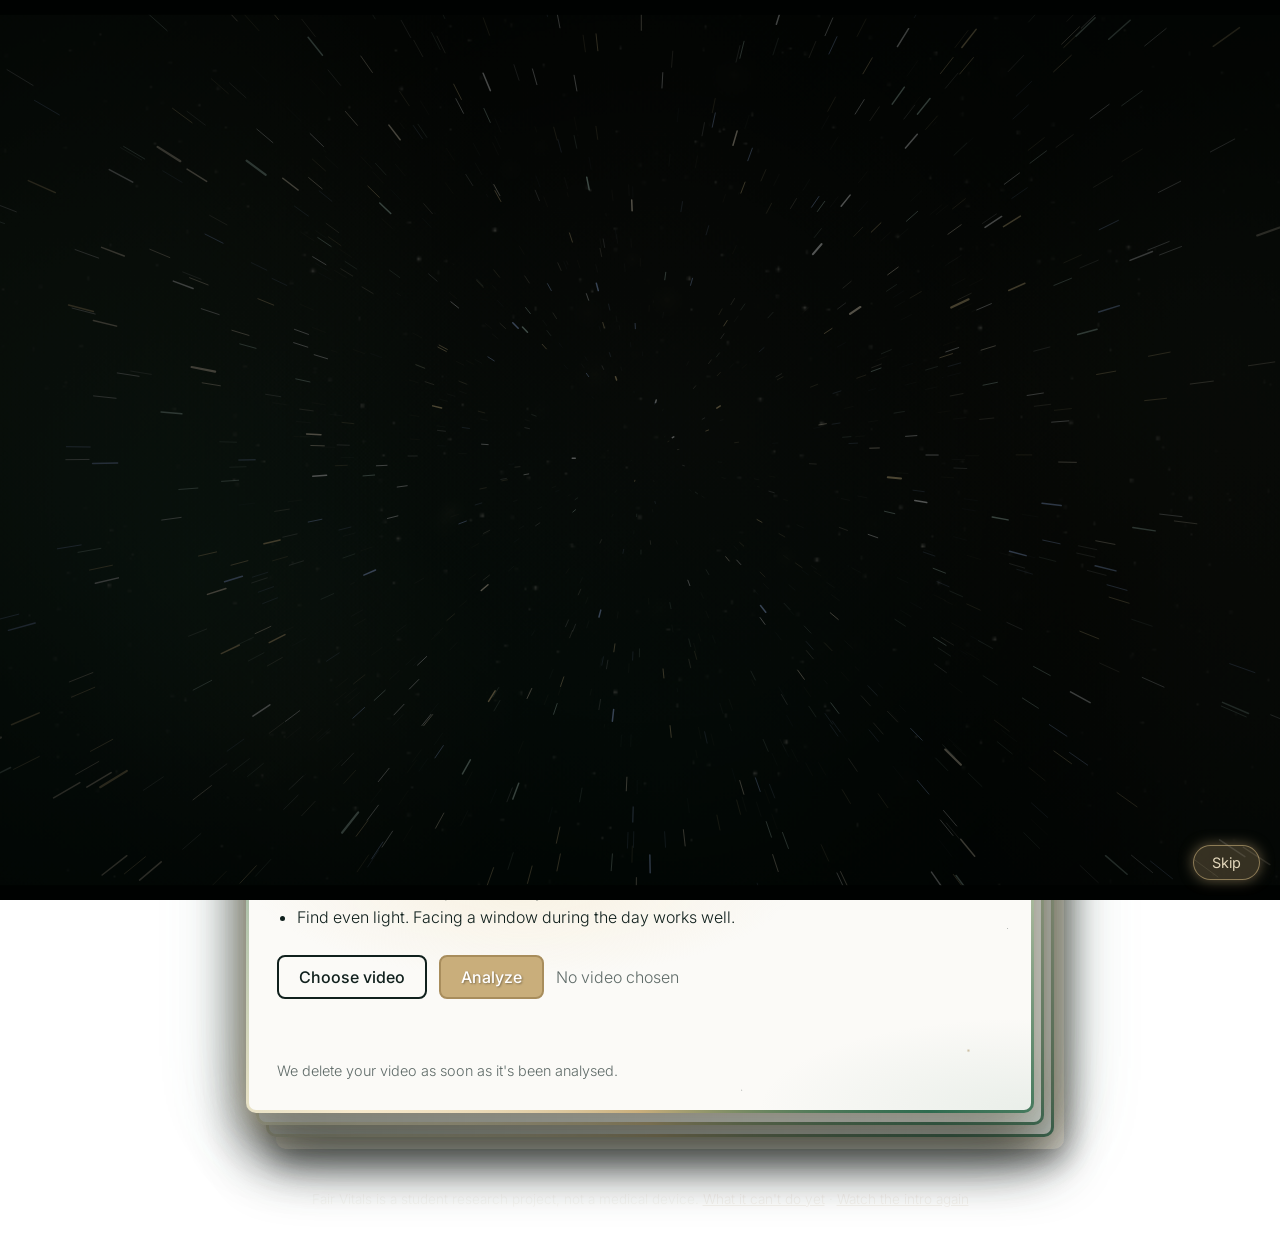
==== commit f048bf89: "Remove the 'Try it' label from the upload card; intro says 'We invite you to' Co-Authored-By: Claude" ====
--- a/static/index.html
+++ b/static/index.html
@@ -83,7 +83,6 @@
       </div>
       <div class="page" id="page-front">
         <section class="card instruction" data-tilt>
-          <p class="eyebrow">Try it</p>
           <p class="lead">Record about 20–30 seconds of your face and upload it.</p>
           <ul class="steps">
             <li>Keep your whole face in the frame.</li>
--- a/static/css/site.css
+++ b/static/css/site.css
@@ -1058,19 +1058,40 @@
   position: absolute;
   left: 0;
   right: 0;
-  top: 66%;
+  top: 70%;
   padding: 0 16px;
   text-align: center;
+  pointer-events: none;
+}
+
+.intro-l1, .intro-l2 {
   opacity: 0;
-  transform: translateY(10px);
-  transition: opacity 1.4s ease, transform 1.4s ease;
-  pointer-events: none;
-}
-
-.intro-title.show { opacity: 1; transform: none; }
-.intro-title.gone { opacity: 0; transition-duration: 0.5s; }
-.intro-title h1 { font-size: clamp(2em, 6vw, 3.4em); letter-spacing: 0.04em; text-shadow: 0 0 24px rgba(246, 233, 204, 0.55), 0 2px 6px rgba(0, 0, 0, 0.6); }
-.intro-title p { margin: 10px 0 0; color: rgba(246, 233, 204, 0.85); font-weight: 300; font-size: clamp(0.95em, 2.4vw, 1.15em); }
+  transform: translateY(12px);
+  filter: blur(6px);
+  transition: opacity 1.8s ease, transform 1.8s ease, filter 1.8s ease, letter-spacing 3s ease;
+}
+
+.intro-l1 {
+  margin: 0;
+  font-weight: 300;
+  font-size: clamp(1em, 2.6vw, 1.35em);
+  letter-spacing: 0.3em;
+  text-transform: uppercase;
+  color: rgba(246, 233, 204, 0.85);
+}
+
+.intro-l2 {
+  margin: 8px 0 0;
+  font-weight: 600;
+  font-size: clamp(2.4em, 7vw, 4.2em);
+  letter-spacing: 0.22em;
+  color: #FFF6E6;
+  text-shadow: 0 0 30px rgba(255, 214, 150, 0.6), 0 0 80px rgba(201, 174, 123, 0.35);
+}
+
+.intro-l1.show, .intro-l2.show { opacity: 1; transform: none; filter: none; }
+.intro-l2.show { letter-spacing: 0.06em; }
+.intro-l1.gone, .intro-l2.gone { opacity: 0; transition-duration: 0.8s; }
 
 .intro-skip {
   position: absolute;
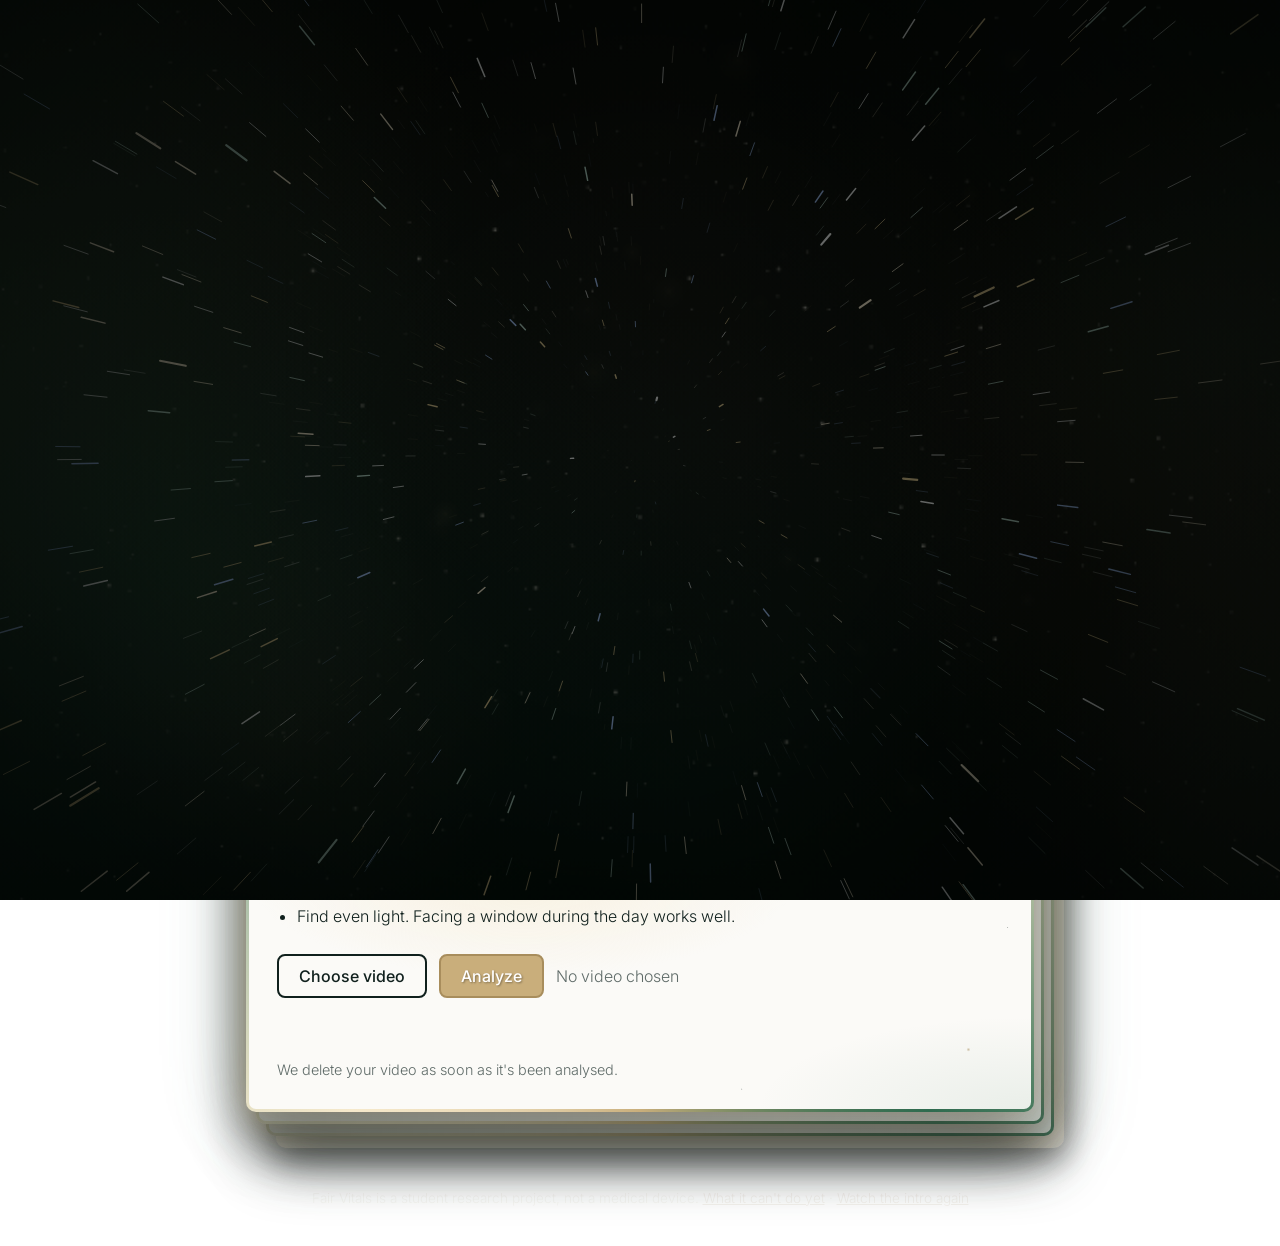
==== commit 0b65b0a1: "Decide on a video's trust from the mean of its window scores The trust score shown is now the mean o" ====
--- a/static/index.html
+++ b/static/index.html
@@ -48,7 +48,7 @@
       <div class="points">
         <div class="point">
           <h3>It admits when it's unsure</h3>
-          <p>Each 10 seconds of video gets a trust score. If none of them pass, you'll be asked to record again.</p>
+          <p>Each 10 seconds of video gets a trust score. If they're too low on average, you'll be asked to record again.</p>
         </div>
         <div class="point">
           <h3>Made with skin tone in mind</h3>
--- a/static/css/site.css
+++ b/static/css/site.css
@@ -178,8 +178,7 @@
 .line-sector {
   position: relative;
   flex: 1;
-  min-width: 60px;
-  max-width: 430px;
+  min-width: 60px;                         /* grows to fill the space, so the menu sits at the right edge */
   height: 3px;
   margin: 0 8px;
   background: #FFFFFF;
@@ -222,6 +221,7 @@
 .nav {
   display: flex;
   gap: 32px;
+  margin-right: 12px;
 }
 
 .nav a {
@@ -490,8 +490,6 @@
 .tips {
   margin: 16px 0;
   padding: 12px 16px 12px 36px;
-  border-left: 4px solid var(--gold);
-  border-radius: 6px;
   background: #F1EBDF;
   font-weight: 300;
   line-height: 1.6;
@@ -553,7 +551,7 @@
   .border { flex-wrap: wrap; justify-content: center; gap: 8px 12px; }
   .header-image { width: 48px; }
   .brand { gap: 12px; }
-  .nav { width: 100%; justify-content: center; gap: 24px; }
+  .nav { width: 100%; justify-content: center; gap: 24px; margin-right: 0; }
   .nav a { font-size: 1.1em; }
   .card { padding: 20px; }
   .card .hr { font-size: 2.1em; }
@@ -608,7 +606,6 @@
   padding: 16px;
   border-radius: 8px;
   background: rgba(241, 235, 223, 0.7);
-  border-top: 3px solid var(--gold);
 }
 
 .card .point h3 { margin: 0 0 6px; font-size: 1em; }
@@ -627,14 +624,12 @@
 .note {
   margin: 16px 0;
   padding: 12px 16px;
-  border-left: 4px solid var(--gold);
-  border-radius: 6px;
   background: #F1EBDF;
   font-weight: 300;
   line-height: 1.6;
 }
 
-.note.warn { border-left-color: var(--bad); background: #F4E7E2; }
+.note.warn { background: #F4E7E2; }
 
 /* Big numbers. */
 .stats {
@@ -705,18 +700,15 @@
 .pipe-window {
   width: 100%;
   padding: 14px;
-  border: 1.5px dashed var(--gold);
   border-radius: 10px;
 }
 
-.pipe-window > .pipe-label {
+.pipe-window > .pipe-label {          /* styled like the headings in the other inner boxes */
   margin: 0 0 10px;
-  font-size: 0.8em;
+  font-size: 1em;
   font-weight: 600;
-  letter-spacing: 0.1em;
-  text-transform: uppercase;
   text-align: center;
-  color: var(--gold-dark);
+  color: var(--ink);
 }
 
 .pipe-branches {
@@ -971,7 +963,7 @@
 
 /* ---------- advice card ---------- */
 .advice-card ul.plain li { margin-bottom: 10px; }
-.note.urgent { border-left-color: var(--bad); background: #F4E7E2; }
+.note.urgent { background: #F4E7E2; }
 
 /* ---------- My page: pulse log ---------- */
 .log-card { max-width: 820px; }
@@ -1093,19 +1085,50 @@
 .intro-l2.show { letter-spacing: 0.06em; }
 .intro-l1.gone, .intro-l2.gone { opacity: 0; transition-duration: 0.8s; }
 
-.intro-skip {
-  position: absolute;
-  right: 20px;
-  bottom: 20px;
-  padding: 8px 18px;
-  border: 1px solid rgba(201, 174, 123, 0.6);
-  border-radius: 999px;
-  font: inherit;
-  font-size: 0.9em;
-  color: rgba(246, 233, 204, 0.9);
-  background: rgba(2, 6, 5, 0.5);
-  cursor: pointer;
-  transition: background 0.2s ease, box-shadow 0.2s ease;
-}
-
-.intro-skip:hover, .intro-skip:focus-visible { background: rgba(201, 174, 123, 0.25); box-shadow: 0 0 14px rgba(201, 174, 123, 0.5); outline: none; }
+
+/* ---------- inner boxes: one thin border all round, and a glare on hover ---------- */
+/* Same background colours as before; the border takes each box's old accent colour. */
+.point, .stat, .note, .tips, .pipe-step, .pipe-window {
+  --edge: rgba(201, 174, 123, 0.7);
+  position: relative;
+  overflow: hidden;
+  border: 1px solid var(--edge);
+  border-radius: 8px;
+  transition: box-shadow 0.35s ease, border-color 0.35s ease;
+}
+
+.stat { --edge: rgba(201, 174, 123, 0.45); }
+.pipe-step { --edge: #DDD5C6; }
+.pipe-step.key { --edge: var(--gold); }
+.pipe-step.out { --edge: var(--ok); }
+.pipe-window { --edge: rgba(201, 174, 123, 0.7); background: rgba(241, 235, 223, 0.35); }
+.note.warn, .note.urgent { --edge: rgba(154, 74, 58, 0.6); }
+
+/* a soft gold light that follows the cursor inside the box (site.js sets --mx / --my). It sits under the
+   text (z-index -1 inside the box's own stacking context), so words never get washed out. */
+.point, .stat, .note, .tips, .pipe-step, .pipe-window { isolation: isolate; }
+
+.point::after, .stat::after, .note::after, .tips::after, .pipe-step::after, .pipe-window::after {
+  content: "";
+  position: absolute;
+  inset: 0;
+  z-index: -1;
+  background: radial-gradient(280px 220px at var(--mx, 50%) var(--my, 50%), rgba(255, 240, 210, 0.42), rgba(255, 236, 196, 0.24) 30%, rgba(240, 214, 165, 0.10) 58%, rgba(240, 214, 165, 0.03) 80%, transparent);
+  opacity: 0;
+  transition: opacity 0.6s ease;
+  pointer-events: none;
+}
+
+.point:hover::after, .stat:hover::after, .note:hover::after, .tips:hover::after, .pipe-step:hover::after, .pipe-window:hover::after { opacity: 1; }
+.note.warn::after, .note.urgent::after {
+  background: radial-gradient(280px 220px at var(--mx, 50%) var(--my, 50%), rgba(255, 228, 216, 0.45), rgba(240, 190, 170, 0.2) 30%, rgba(214, 150, 130, 0.08) 58%, rgba(214, 150, 130, 0.02) 80%, transparent);
+}
+
+.point:hover, .stat:hover, .note:hover, .tips:hover, .pipe-step:hover, .pipe-window:hover {
+  border-color: var(--gold);
+  box-shadow: 0 0 0 1px rgba(201, 174, 123, 0.25), 0 0 16px rgba(201, 174, 123, 0.45);
+}
+
+.note.warn:hover, .note.urgent:hover { border-color: var(--bad); box-shadow: 0 0 14px rgba(154, 74, 58, 0.3); }
+
+
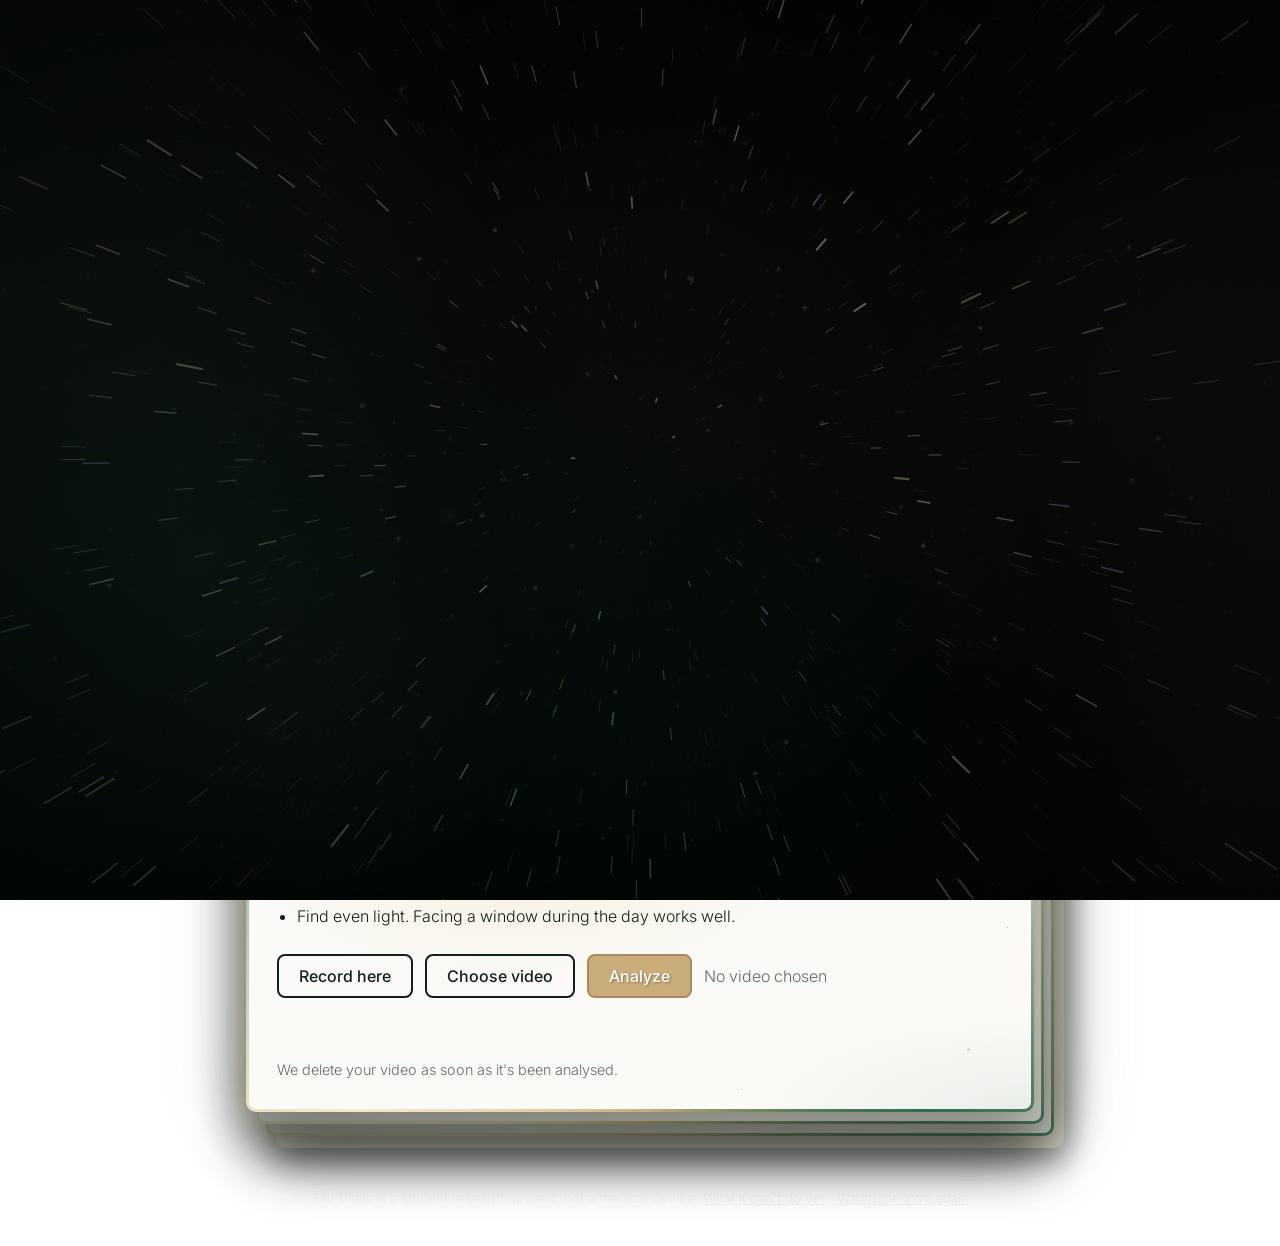
==== commit 789c7f7a: "Record on the home page with a live camera preview and checks - 'Record here' opens the front camera" ====
--- a/static/index.html
+++ b/static/index.html
@@ -90,10 +90,29 @@
             <li>Find even light. Facing a window during the day works well.</li>
           </ul>
           <div class="controls">
+            <button id="cam-open" class="btn" type="button" hidden>Record here</button>
             <label for="video" class="btn">Choose video</label>
             <input type="file" id="video" accept="video/*">
             <button id="go" class="btn btn-primary">Analyze</button>
             <span id="file-name" class="file-name">No video chosen</span>
+          </div>
+          <!-- live camera (camera.js): checks the light, the background and stillness before and while you record -->
+          <div id="cam" class="cam" hidden>
+            <div class="cam-view">
+              <video id="cam-video" playsinline muted autoplay></video>
+              <div class="cam-oval" aria-hidden="true"></div>
+              <div id="cam-count" class="cam-count" aria-live="polite"></div>
+            </div>
+            <ul class="cam-checks" aria-live="polite">
+              <li id="chk-light"></li>
+              <li id="chk-back"></li>
+              <li id="chk-still"></li>
+              <li id="chk-face"></li>
+            </ul>
+            <div class="cam-actions">
+              <button id="cam-rec" class="btn btn-primary" type="button">Start recording</button>
+              <button id="cam-close" class="btn" type="button">Cancel</button>
+            </div>
           </div>
           <p id="status" role="status"></p>
           <div id="result"></div>
@@ -111,5 +130,6 @@
   <script src="/static/js/intro.js"></script>
   <script src="/static/js/site.js"></script>
   <script src="/static/js/measure.js"></script>
+  <script src="/static/js/camera.js"></script>
 </body>
 </html>
--- a/static/css/site.css
+++ b/static/css/site.css
@@ -1132,3 +1132,75 @@
 .note.warn:hover, .note.urgent:hover { border-color: var(--bad); box-shadow: 0 0 14px rgba(154, 74, 58, 0.3); }
 
 
+
+/* ---------- Home: recording with the camera (camera.js) ---------- */
+.cam { margin-top: 20px; }
+
+.cam-view {
+  position: relative;
+  overflow: hidden;
+  max-width: 560px;
+  aspect-ratio: 4 / 3;
+  border: 1px solid var(--gold);
+  border-radius: 10px;
+  background: #0B1513;
+}
+
+.cam-view video {
+  width: 100%;
+  height: 100%;
+  object-fit: cover;
+  transform: scaleX(-1);                    /* a mirror, like the phone's own selfie camera */
+}
+
+/* the oval to line your face up with: everything outside it is gently dimmed */
+.cam-oval {
+  position: absolute;
+  left: 30%;
+  top: 11%;
+  width: 40%;
+  height: 72%;
+  border: 2px dashed rgba(246, 233, 204, 0.85);
+  border-radius: 50%;
+  box-shadow: 0 0 0 999px rgba(2, 6, 5, 0.35);
+  pointer-events: none;
+}
+
+.cam.recording .cam-oval { border-style: solid; border-color: var(--bad); }
+
+.cam-count {
+  position: absolute;
+  top: 10px;
+  left: 12px;
+  padding: 2px 10px;
+  border-radius: 999px;
+  font-variant-numeric: tabular-nums;
+  color: #FFFFFF;
+  background: rgba(154, 74, 58, 0.85);
+}
+
+.cam-count:empty { display: none; }
+
+.cam-checks {
+  display: grid;
+  grid-template-columns: 1fr 1fr;
+  gap: 6px 16px;
+  margin: 12px 0;
+  padding: 0;
+  list-style: none;
+  font-size: 0.9em;
+  font-weight: 400;
+}
+
+.cam-checks li::before { display: inline-block; width: 1.3em; font-weight: 600; }
+.cam-checks li.ok { color: var(--ok); }
+.cam-checks li.ok::before { content: "✓"; }
+.cam-checks li.bad { color: var(--bad); }
+.cam-checks li.bad::before { content: "!"; }
+.cam-checks li.info { color: var(--muted); }
+.cam-checks li.info::before { content: "•"; }
+.cam-actions { display: flex; flex-wrap: wrap; gap: 12px; }
+
+@media (max-width: 720px) {
+  .cam-checks { grid-template-columns: 1fr; }
+}
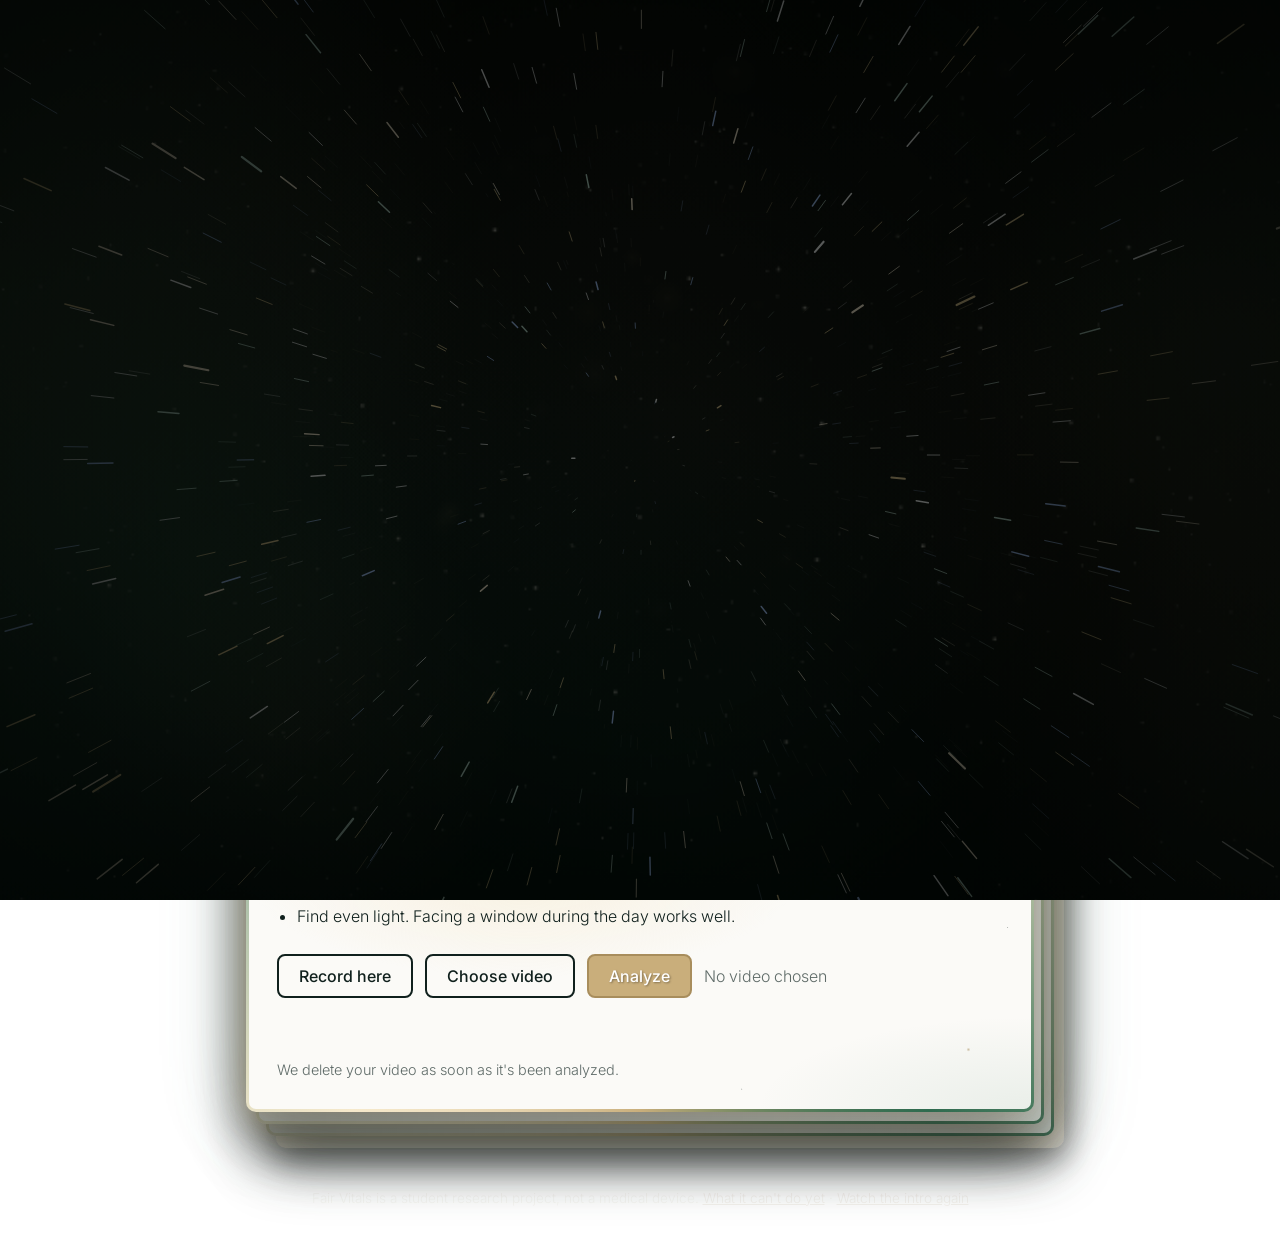
==== commit cbdd4022: "Use American spelling throughout (color, analyze, center, gray) 23 changes in page text, messages, l" ====
--- a/static/index.html
+++ b/static/index.html
@@ -41,7 +41,7 @@
     <section class="card hero">
       <h2>Check your heart rate with a 30-second selfie video.</h2>
       <p class="lead">
-        Every heartbeat changes the colour of your skin a tiny bit. You can't see it, but a camera can.
+        Every heartbeat changes the color of your skin a tiny bit. You can't see it, but a camera can.
         Fair Vitals picks that up from a short video of your face, and if it isn't confident in the result,
         it tells you to try again instead of showing a number.
       </p>
@@ -116,7 +116,7 @@
           </div>
           <p id="status" role="status"></p>
           <div id="result"></div>
-          <p class="muted footnote">We delete your video as soon as it's been analysed.</p>
+          <p class="muted footnote">We delete your video as soon as it's been analyzed.</p>
         </section>
       </div>
     </div>
--- a/static/css/site.css
+++ b/static/css/site.css
@@ -198,7 +198,7 @@
 .line-sector::before { left: -10px; }
 .line-sector::after { right: -10px; }
 
-/* A small light travelling along the line, like a signal. */
+/* A small light traveling along the line, like a signal. */
 .line-sector .spark {
   position: absolute;
   top: -3px;
@@ -1087,7 +1087,7 @@
 
 
 /* ---------- inner boxes: one thin border all round, and a glare on hover ---------- */
-/* Same background colours as before; the border takes each box's old accent colour. */
+/* Same background colors as before; the border takes each box's old accent color. */
 .point, .stat, .note, .tips, .pipe-step, .pipe-window {
   --edge: rgba(201, 174, 123, 0.7);
   position: relative;
